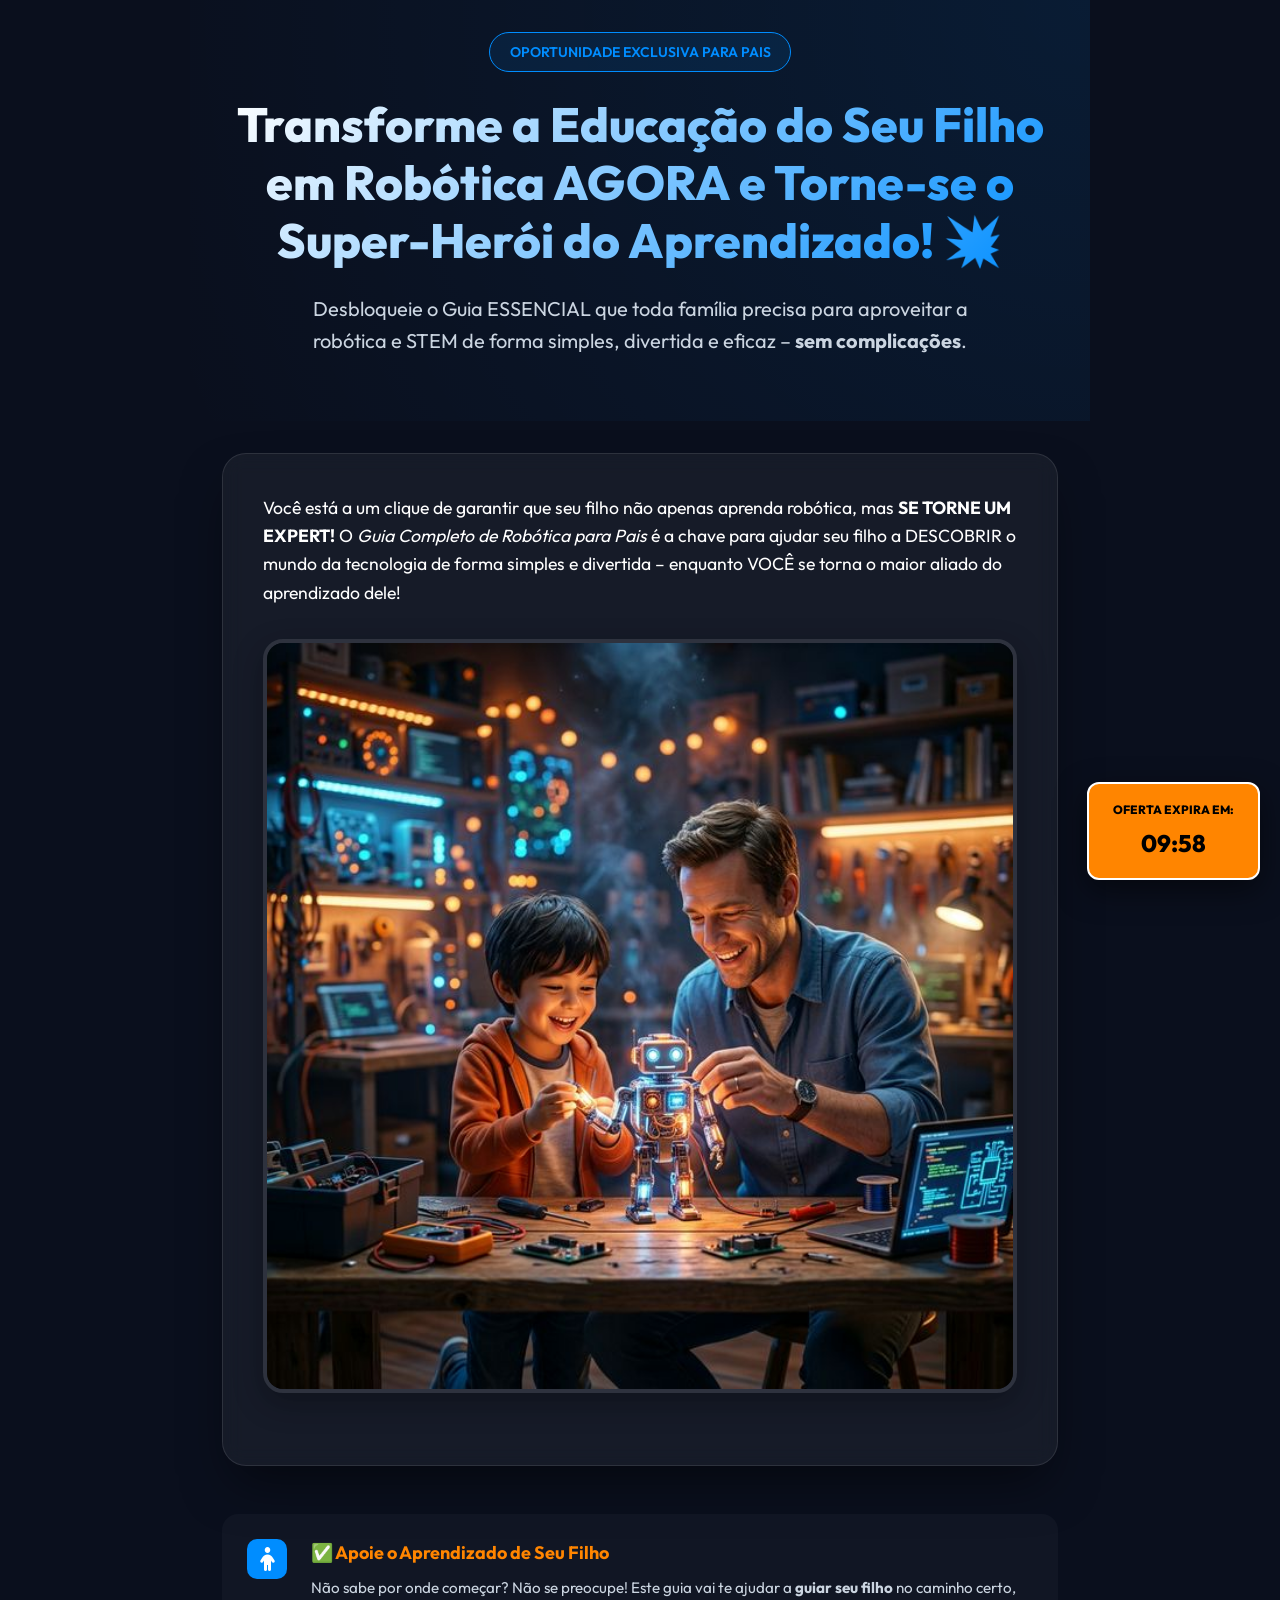
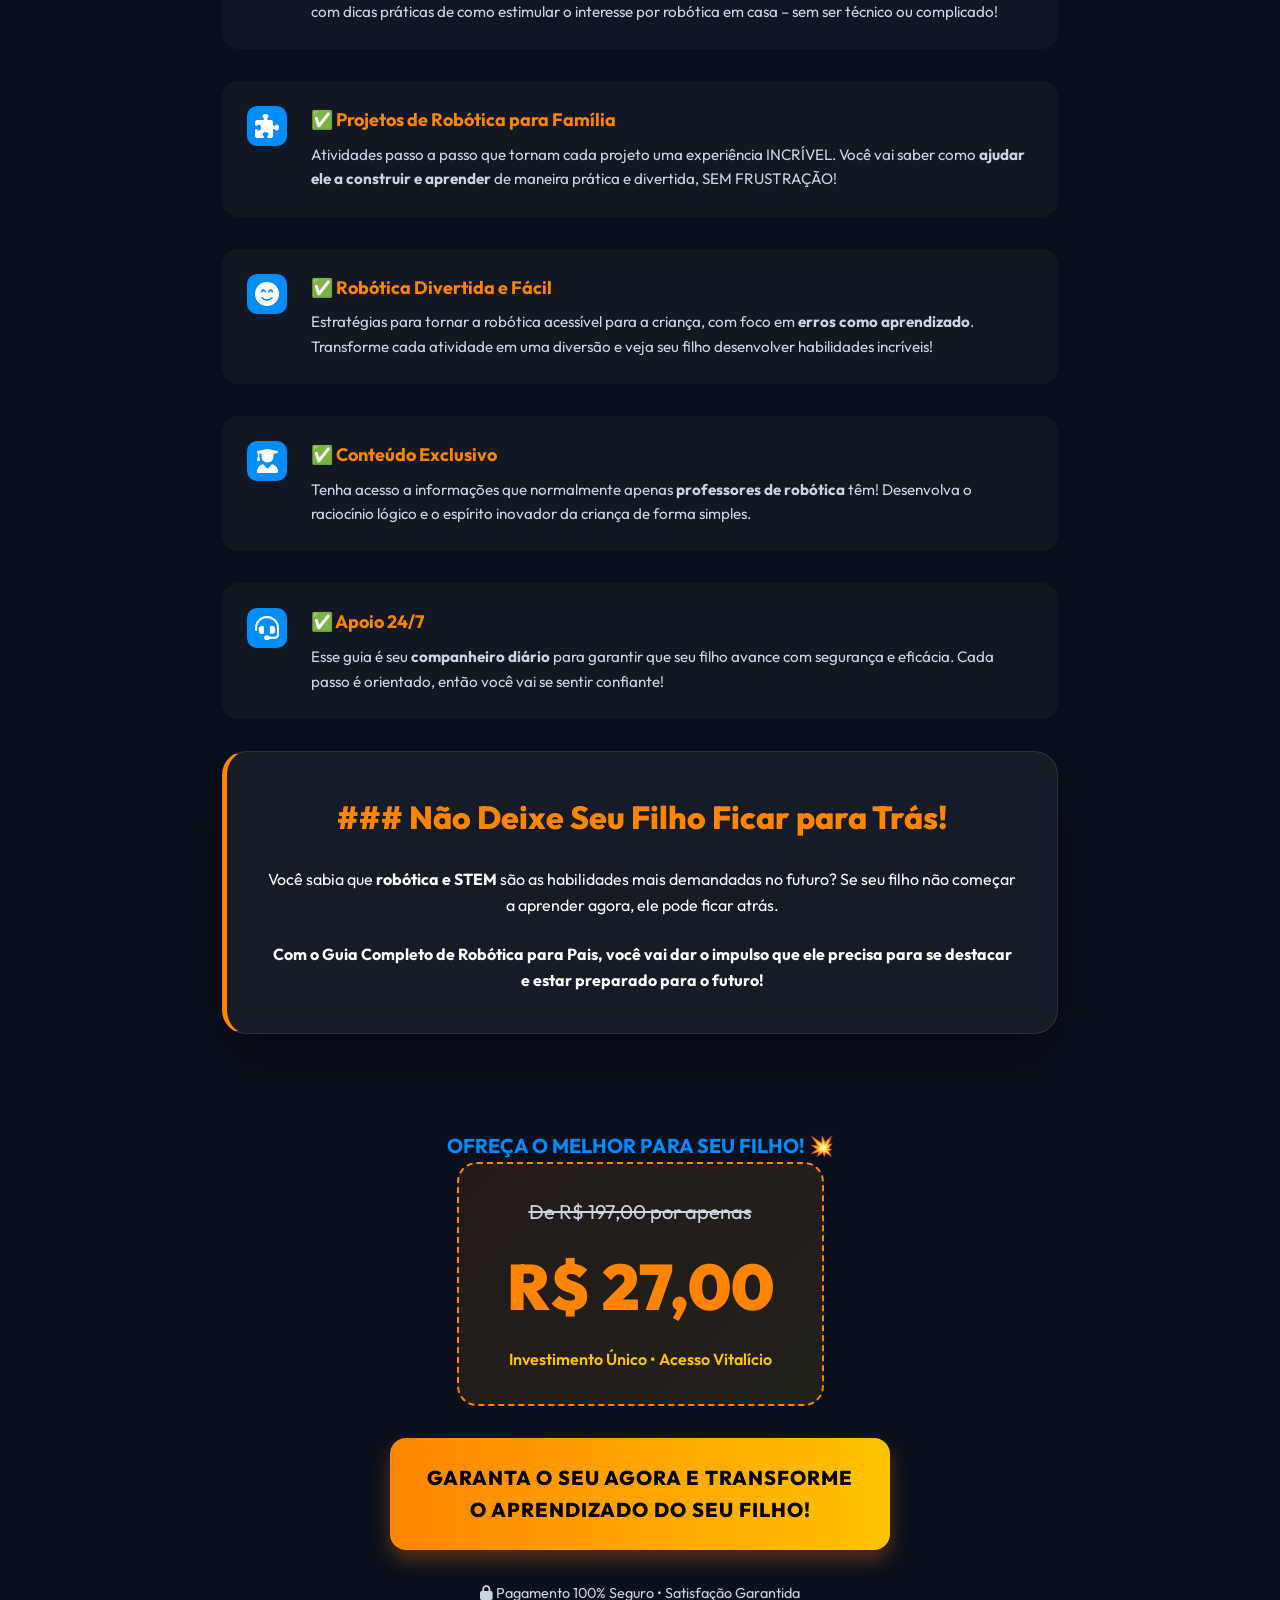
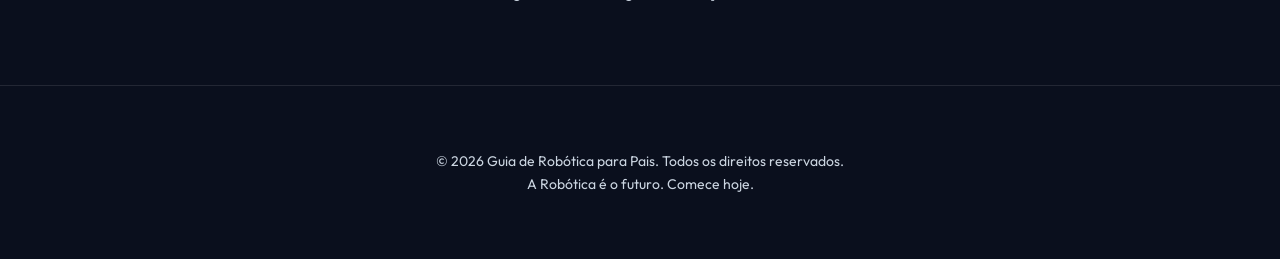
==== index.html @ 037570e1 "feat: initial commit with sales page content and assets" ====
<!DOCTYPE html>
<html lang="pt-BR">
<head>
    <meta charset="UTF-8">
    <meta name="viewport" content="width=device-width, initial-scale=1.0">
    <title>Guia Completo de Robótica para Pais: O Segredo do Sucesso</title>
    <meta name="description" content="Desbloqueie o guia essencial de robótica e STEM para transformar a educação do seu filho de forma simples e divertida.">
    <!-- Google Fonts -->
    <link rel="preconnect" href="https://fonts.googleapis.com">
    <link rel="preconnect" href="https://fonts.gstatic.com" crossorigin>
    <link href="https://fonts.googleapis.com/css2?family=Inter:wght@400;600;700&family=Outfit:wght@500;700;800;900&display=swap" rel="stylesheet">
    <!-- Font Awesome -->
    <link rel="stylesheet" href="https://cdnjs.cloudflare.com/ajax/libs/font-awesome/6.4.0/css/all.min.css">
    <link rel="stylesheet" href="style.css">
</head>
<body>
    <header class="container">
        <span class="badge">Oportunidade Exclusiva Para Pais</span>
        <h1>Transforme a Educação do Seu Filho em Robótica AGORA e Torne-se o Super-Herói do Aprendizado! 💥</h1>
        <p class="subheadline">Desbloqueie o Guia ESSENCIAL que toda família precisa para aproveitar a robótica e STEM de forma simples, divertida e eficaz – <strong>sem complicações</strong>.</p>
    </header>

    <main class="container">
        <!-- Main Intro -->
        <section class="glass-section">
            <p style="font-size: 1.1rem; margin-bottom: 2rem; color: #fff;">
                Você está a um clique de garantir que seu filho não apenas aprenda robótica, mas <strong>SE TORNE UM EXPERT!</strong> O <em>Guia Completo de Robótica para Pais</em> é a chave para ajudar seu filho a DESCOBRIR o mundo da tecnologia de forma simples e divertida – enquanto VOCÊ se torna o maior aliado do aprendizado dele!
            </p>
            
            <div class="hero-image-container">
                <img src="assets/images/hero-robotics.png" alt="Pai e filho montando um robô juntos">
            </div>
        </section>

        <!-- Features List -->
        <section>
            <div class="benefit-card">
                <div class="benefit-icon"><i class="fas fa-child"></i></div>
                <div class="benefit-content">
                    <h3>✅ Apoie o Aprendizado de Seu Filho</h3>
                    <p>Não sabe por onde começar? Não se preocupe! Este guia vai te ajudar a <strong>guiar seu filho</strong> no caminho certo, com dicas práticas de como estimular o interesse por robótica em casa – sem ser técnico ou complicado!</p>
                </div>
            </div>

            <div class="benefit-card">
                <div class="benefit-icon"><i class="fas fa-puzzle-piece"></i></div>
                <div class="benefit-content">
                    <h3>✅ Projetos de Robótica para Família</h3>
                    <p>Atividades passo a passo que tornam cada projeto uma experiência INCRÍVEL. Você vai saber como <strong>ajudar ele a construir e aprender</strong> de maneira prática e divertida, SEM FRUSTRAÇÃO!</p>
                </div>
            </div>

            <div class="benefit-card">
                <div class="benefit-icon"><i class="fas fa-smile-beam"></i></div>
                <div class="benefit-content">
                    <h3>✅ Robótica Divertida e Fácil</h3>
                    <p>Estratégias para tornar a robótica acessível para a criança, com foco em <strong>erros como aprendizado</strong>. Transforme cada atividade em uma diversão e veja seu filho desenvolver habilidades incríveis!</p>
                </div>
            </div>

            <div class="benefit-card">
                <div class="benefit-icon"><i class="fas fa-user-graduate"></i></div>
                <div class="benefit-content">
                    <h3>✅ Conteúdo Exclusivo</h3>
                    <p>Tenha acesso a informações que normalmente apenas <strong>professores de robótica</strong> têm! Desenvolva o raciocínio lógico e o espírito inovador da criança de forma simples.</p>
                </div>
            </div>

            <div class="benefit-card">
                <div class="benefit-icon"><i class="fas fa-headset"></i></div>
                <div class="benefit-content">
                    <h3>✅ Apoio 24/7</h3>
                    <p>Esse guia é seu <strong>companheiro diário</strong> para garantir que seu filho avance com segurança e eficácia. Cada passo é orientado, então você vai se sentir confiante!</p>
                </div>
            </div>
        </section>

        <!-- Urgency Section -->
        <section class="glass-section" style="text-align: center; border-left: 5px solid var(--secondary);">
            <h2 style="color: var(--secondary); font-size: 2rem; font-weight: 800; margin-bottom: 1.5rem;">### Não Deixe Seu Filho Ficar para Trás!</h2>
            <p style="margin-bottom: 1.5rem;">
                Você sabia que <strong>robótica e STEM</strong> são as habilidades mais demandadas no futuro? Se seu filho não começar a aprender agora, ele pode ficar atrás. 
            </p>
            <p style="font-weight: 700; color: #fff;">
                Com o Guia Completo de Robótica para Pais, você vai dar o impulso que ele precisa para se destacar e estar preparado para o futuro!
            </p>
        </section>

        <!-- Final Pricing -->
        <section class="price-tag">
            <p style="font-size: 1.25rem; font-weight: 700; color: var(--primary);">OFREÇA O MELHOR PARA SEU FILHO! 💥</p>
            <div class="price-box">
                <span class="old-price">De R$ 197,00 por apenas</span>
                <span class="new-price">R$ 27,00</span>
                <p class="price-details">Investimento Único • Acesso Vitalício</p>
            </div>
            
            <a href="#" class="cta-button" id="cta-link">
                Garanta o Seu Agora e Transforme o Aprendizado do Seu Filho!
            </a>
            
            <p style="font-size: 0.9rem; color: var(--text-muted); margin-top: 1rem;">
                <i class="fas fa-lock"></i> Pagamento 100% Seguro • Satisfação Garantida
            </p>
        </section>
    </main>

    <footer>
        <p>© 2026 Guia de Robótica para Pais. Todos os direitos reservados.</p>
        <p>A Robótica é o futuro. Comece hoje.</p>
    </footer>

    <script src="script.js"></script>
</body>
</html>
---- style.css ----
:root {
  --primary: #008DFF;
  --secondary: #FF8500;
  --accent: #FFC300;
  --bg-dark: #0A0F1D;
  --bg-card: rgba(255, 255, 255, 0.05);
  --text-main: #FFFFFF;
  --text-muted: #CBD5E1;
  --glass-border: rgba(255, 255, 255, 0.1);
}

* {
  margin: 0;
  padding: 0;
  box-sizing: border-box;
  font-family: 'Outfit', 'Inter', -apple-system, sans-serif;
}

body {
  background-color: var(--bg-dark);
  color: var(--text-main);
  line-height: 1.6;
  overflow-x: hidden;
}

.container {
  max-width: 900px;
  margin: 0 auto;
  padding: 2rem;
}

/* Header Section */
header {
  text-align: center;
  padding: 4rem 1rem;
  background: radial-gradient(circle at top right, rgba(0, 141, 255, 0.1), transparent);
}

.badge {
  display: inline-block;
  background: rgba(0, 141, 255, 0.1);
  color: var(--primary);
  padding: 0.5rem 1.2rem;
  border-radius: 99px;
  font-weight: 600;
  font-size: 0.875rem;
  text-transform: uppercase;
  margin-bottom: 1.5rem;
  border: 1px solid var(--primary);
  animation: fadeInDown 0.8s ease-out;
}

h1 {
  font-size: 3rem;
  font-weight: 800;
  line-height: 1.2;
  margin-bottom: 1.5rem;
  background: linear-gradient(135deg, #FFF 0%, #008DFF 100%);
  -webkit-background-clip: text;
  -webkit-text-fill-color: transparent;
  animation: fadeInUp 0.8s ease-out;
}

.subheadline {
  font-size: 1.25rem;
  color: var(--text-muted);
  max-width: 700px;
  margin: 0 auto 2rem;
  animation: fadeInUp 1s ease-out;
}

/* Glass Section */
.glass-section {
  background: var(--bg-card);
  backdrop-filter: blur(10px);
  border: 1px solid var(--glass-border);
  border-radius: 24px;
  padding: 2.5rem;
  margin-bottom: 3rem;
  box-shadow: 0 25px 50px -12px rgba(0, 0, 0, 0.5);
  transition: transform 0.3s ease;
}

.glass-section:hover {
  transform: translateY(-5px);
}

/* Hero Image */
.hero-image-container {
  border-radius: 20px;
  overflow: hidden;
  margin: 2rem 0;
  border: 4px solid var(--glass-border);
  box-shadow: 0 10px 30px rgba(0, 0, 0, 0.3);
}

.hero-image-container img {
  width: 100%;
  height: auto;
  display: block;
}

/* Features List */
.benefit-card {
  display: flex;
  align-items: flex-start;
  gap: 1.5rem;
  margin-bottom: 2rem;
  padding: 1.5rem;
  background: rgba(255, 255, 255, 0.03);
  border-radius: 16px;
  border: 1px solid transparent;
  transition: all 0.3s ease;
}

.benefit-card:hover {
  background: rgba(255, 255, 255, 0.07);
  border-borderColor: var(--primary);
}

.benefit-icon {
  font-size: 1.5rem;
  background: var(--primary);
  width: 40px;
  height: 40px;
  display: flex;
  align-items: center;
  justify-content: center;
  border-radius: 10px;
  flex-shrink: 0;
}

.benefit-content h3 {
  color: var(--secondary);
  margin-bottom: 0.5rem;
  font-size: 1.125rem;
}

.benefit-content p {
  color: var(--text-muted);
  font-size: 0.95rem;
}

/* Price Section */
.price-tag {
  text-align: center;
  padding: 3rem 0;
}

.price-box {
  display: inline-block;
  padding: 2rem 3rem;
  background: linear-gradient(135deg, rgba(255, 133, 0, 0.1) 0%, rgba(255, 195, 0, 0.1) 100%);
  border: 2px dashed var(--secondary);
  border-radius: 20px;
}

.old-price {
  text-decoration: line-through;
  color: var(--text-muted);
  font-size: 1.25rem;
}

.new-price {
  font-size: 4rem;
  font-weight: 900;
  color: var(--secondary);
  margin: 0.5rem 0;
  display: block;
}

.price-details {
  font-weight: 600;
  color: var(--accent);
}

/* CTA Button */
.cta-button {
  display: block;
  width: 100%;
  max-width: 500px;
  margin: 2rem auto;
  padding: 1.5rem 2rem;
  background: linear-gradient(90deg, var(--secondary), var(--accent));
  color: #000;
  text-decoration: none;
  text-align: center;
  font-weight: 800;
  font-size: 1.25rem;
  border-radius: 16px;
  text-transform: uppercase;
  letter-spacing: 1px;
  box-shadow: 0 10px 20px rgba(255, 133, 0, 0.3);
  transition: all 0.3s cubic-bezier(0.175, 0.885, 0.32, 1.275);
  animation: pulse 2s infinite;
}

.cta-button:hover {
  transform: scale(1.05);
  box-shadow: 0 15px 30px rgba(255, 133, 0, 0.5);
  background: linear-gradient(90deg, var(--accent), var(--secondary));
}

/* Animations */
@keyframes fadeInUp {
  from { opacity: 0; transform: translateY(20px); }
  to { opacity: 1; transform: translateY(0); }
}

@keyframes fadeInDown {
  from { opacity: 0; transform: translateY(-20px); }
  to { opacity: 1; transform: translateY(0); }
}

@keyframes pulse {
  0% { transform: scale(1); }
  50% { transform: scale(1.02); }
  100% { transform: scale(1); }
}

/* Responsiveness */
@media (max-width: 768px) {
  h1 { font-size: 2.25rem; }
  .container { padding: 1rem; }
  .glass-section { padding: 1.5rem; }
  .new-price { font-size: 3rem; }
  .cta-button { font-size: 1rem; padding: 1.2rem; }
}

footer {
  text-align: center;
  padding: 4rem 1rem;
  color: var(--text-muted);
  font-size: 0.875rem;
  border-top: 1px solid var(--glass-border);
}
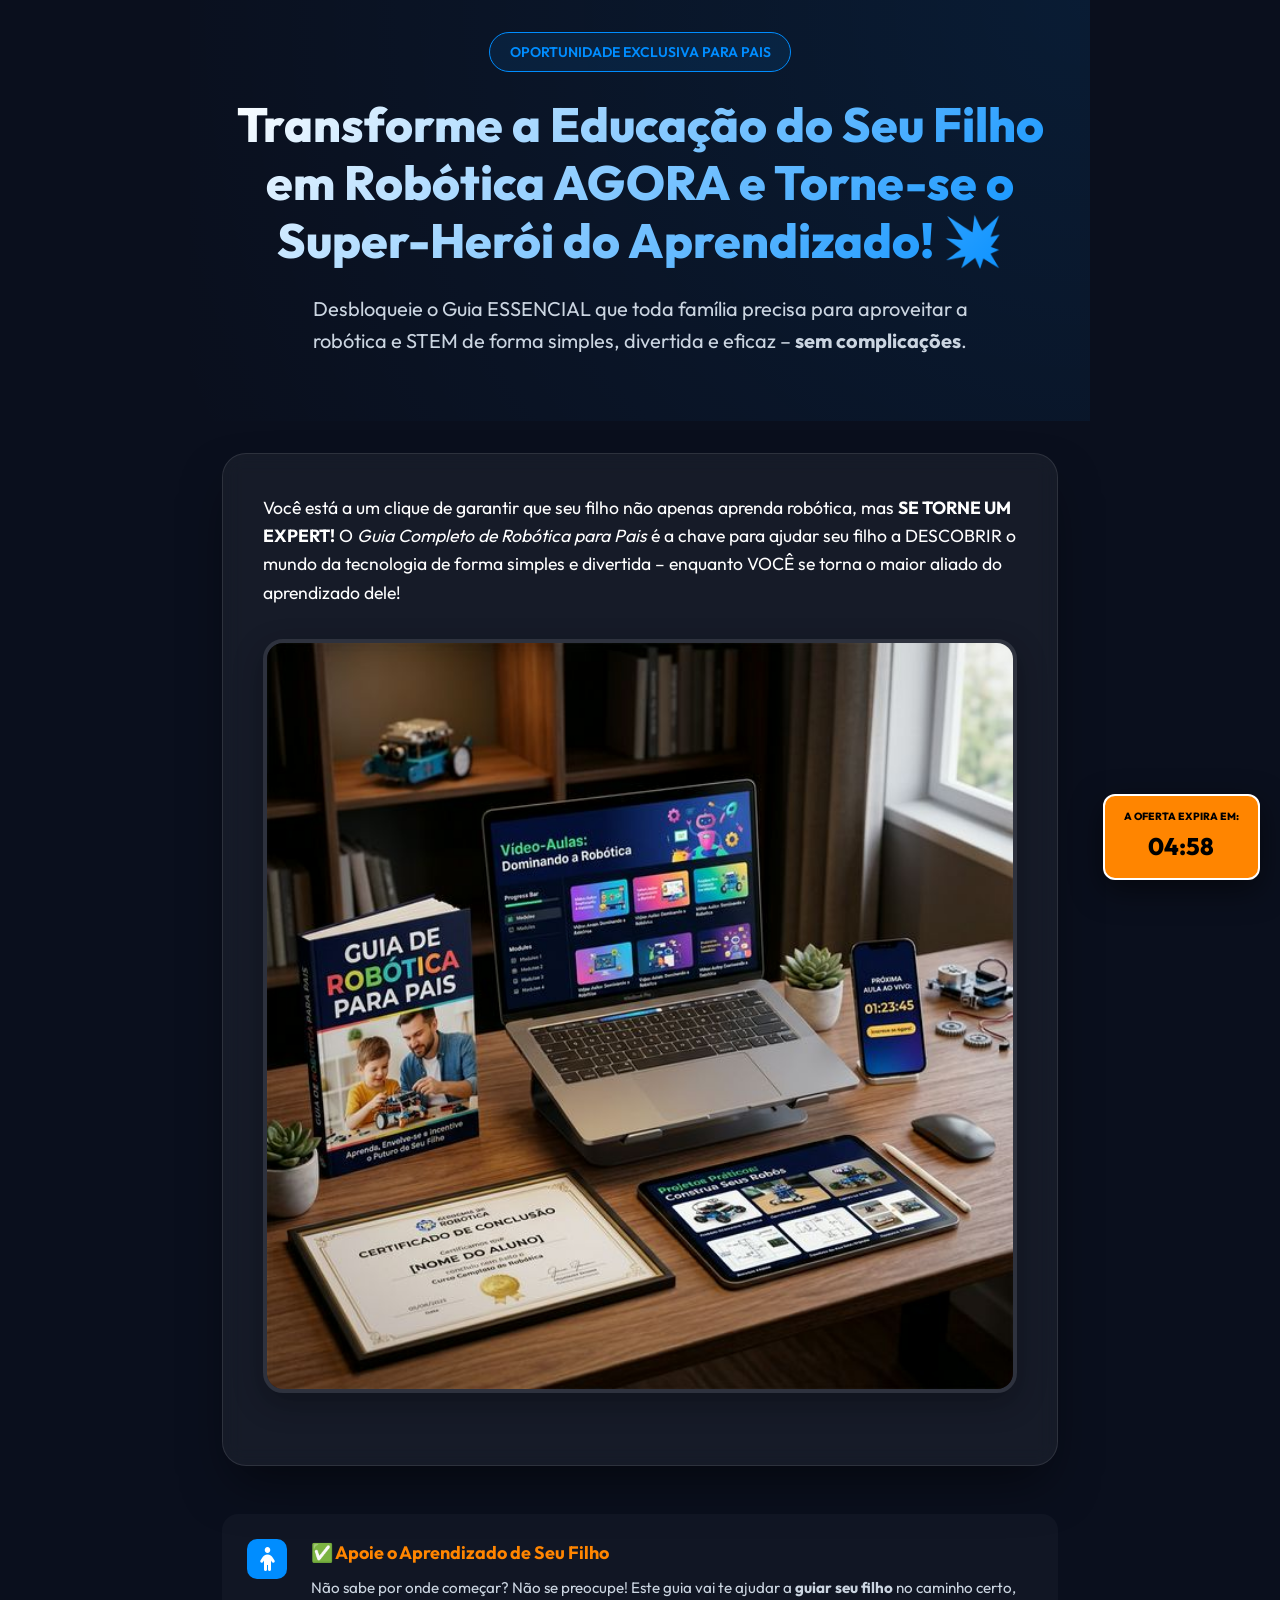
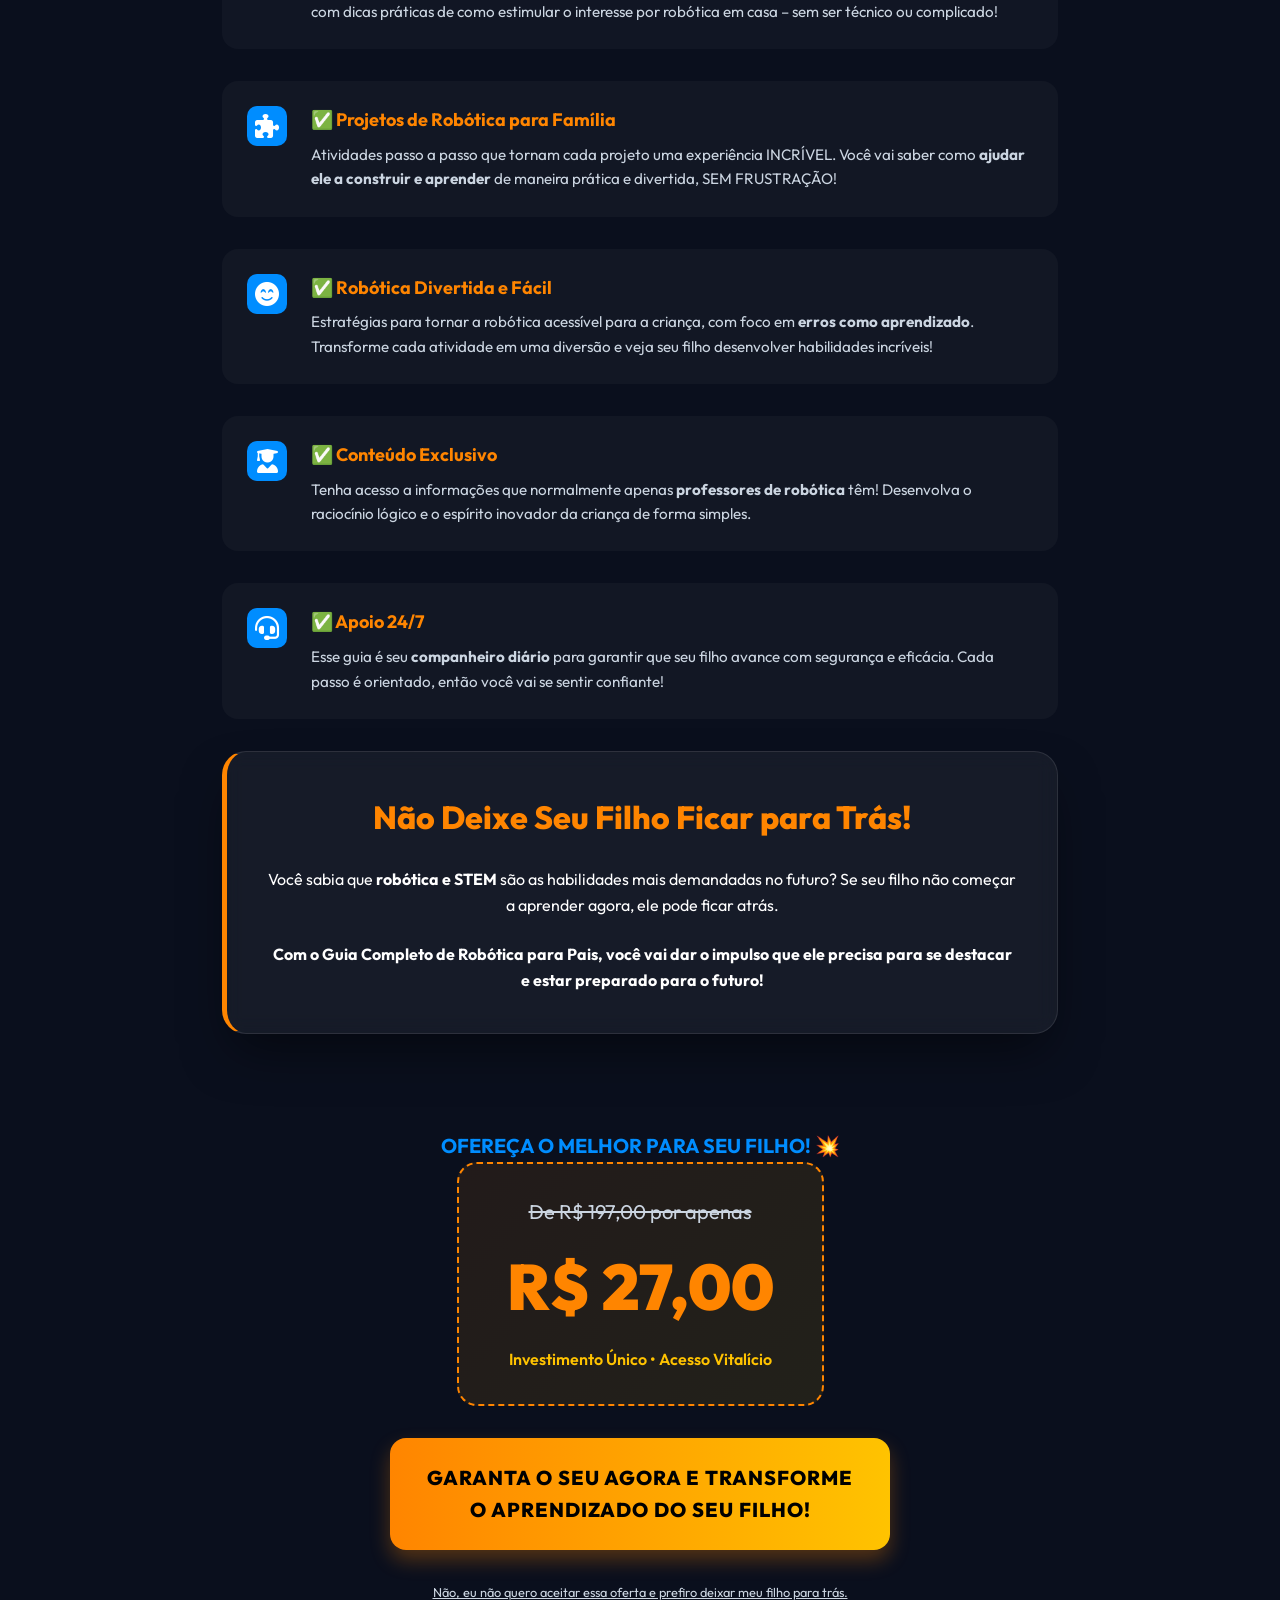
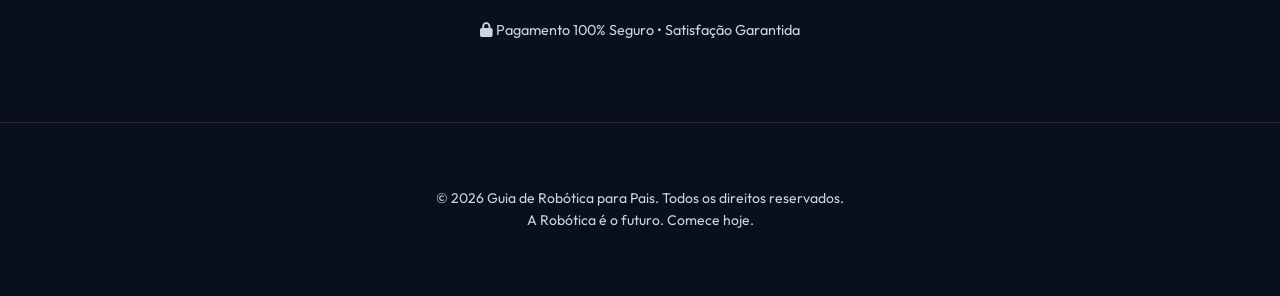
==== commit 492c51b6: "feat: add downsell modal, thank you page, and fix headline/timer" ====
--- a/index.html
+++ b/index.html
@@ -1,34 +1,43 @@
 <!DOCTYPE html>
 <html lang="pt-BR">
+
 <head>
     <meta charset="UTF-8">
     <meta name="viewport" content="width=device-width, initial-scale=1.0">
     <title>Guia Completo de Robótica para Pais: O Segredo do Sucesso</title>
-    <meta name="description" content="Desbloqueie o guia essencial de robótica e STEM para transformar a educação do seu filho de forma simples e divertida.">
+    <meta name="description"
+        content="Desbloqueie o guia essencial de robótica e STEM para transformar a educação do seu filho de forma simples e divertida.">
     <!-- Google Fonts -->
     <link rel="preconnect" href="https://fonts.googleapis.com">
     <link rel="preconnect" href="https://fonts.gstatic.com" crossorigin>
-    <link href="https://fonts.googleapis.com/css2?family=Inter:wght@400;600;700&family=Outfit:wght@500;700;800;900&display=swap" rel="stylesheet">
+    <link
+        href="https://fonts.googleapis.com/css2?family=Inter:wght@400;600;700&family=Outfit:wght@500;700;800;900&display=swap"
+        rel="stylesheet">
     <!-- Font Awesome -->
     <link rel="stylesheet" href="https://cdnjs.cloudflare.com/ajax/libs/font-awesome/6.4.0/css/all.min.css">
     <link rel="stylesheet" href="style.css">
 </head>
+
 <body>
     <header class="container">
         <span class="badge">Oportunidade Exclusiva Para Pais</span>
         <h1>Transforme a Educação do Seu Filho em Robótica AGORA e Torne-se o Super-Herói do Aprendizado! 💥</h1>
-        <p class="subheadline">Desbloqueie o Guia ESSENCIAL que toda família precisa para aproveitar a robótica e STEM de forma simples, divertida e eficaz – <strong>sem complicações</strong>.</p>
+        <p class="subheadline">Desbloqueie o Guia ESSENCIAL que toda família precisa para aproveitar a robótica e STEM
+            de forma simples, divertida e eficaz – <strong>sem complicações</strong>.</p>
     </header>
 
     <main class="container">
         <!-- Main Intro -->
         <section class="glass-section">
             <p style="font-size: 1.1rem; margin-bottom: 2rem; color: #fff;">
-                Você está a um clique de garantir que seu filho não apenas aprenda robótica, mas <strong>SE TORNE UM EXPERT!</strong> O <em>Guia Completo de Robótica para Pais</em> é a chave para ajudar seu filho a DESCOBRIR o mundo da tecnologia de forma simples e divertida – enquanto VOCÊ se torna o maior aliado do aprendizado dele!
+                Você está a um clique de garantir que seu filho não apenas aprenda robótica, mas <strong>SE TORNE UM
+                    EXPERT!</strong> O <em>Guia Completo de Robótica para Pais</em> é a chave para ajudar seu filho a
+                DESCOBRIR o mundo da tecnologia de forma simples e divertida – enquanto VOCÊ se torna o maior aliado do
+                aprendizado dele!
             </p>
-            
+
             <div class="hero-image-container">
-                <img src="assets/images/hero-robotics.png" alt="Pai e filho montando um robô juntos">
+                <img src="assets/images/membership_mockup.png" alt="Mini Engenheiros Membership Area Mockup">
             </div>
         </section>
 
@@ -38,7 +47,9 @@
                 <div class="benefit-icon"><i class="fas fa-child"></i></div>
                 <div class="benefit-content">
                     <h3>✅ Apoie o Aprendizado de Seu Filho</h3>
-                    <p>Não sabe por onde começar? Não se preocupe! Este guia vai te ajudar a <strong>guiar seu filho</strong> no caminho certo, com dicas práticas de como estimular o interesse por robótica em casa – sem ser técnico ou complicado!</p>
+                    <p>Não sabe por onde começar? Não se preocupe! Este guia vai te ajudar a <strong>guiar seu
+                            filho</strong> no caminho certo, com dicas práticas de como estimular o interesse por
+                        robótica em casa – sem ser técnico ou complicado!</p>
                 </div>
             </div>
 
@@ -46,7 +57,9 @@
                 <div class="benefit-icon"><i class="fas fa-puzzle-piece"></i></div>
                 <div class="benefit-content">
                     <h3>✅ Projetos de Robótica para Família</h3>
-                    <p>Atividades passo a passo que tornam cada projeto uma experiência INCRÍVEL. Você vai saber como <strong>ajudar ele a construir e aprender</strong> de maneira prática e divertida, SEM FRUSTRAÇÃO!</p>
+                    <p>Atividades passo a passo que tornam cada projeto uma experiência INCRÍVEL. Você vai saber como
+                        <strong>ajudar ele a construir e aprender</strong> de maneira prática e divertida, SEM
+                        FRUSTRAÇÃO!</p>
                 </div>
             </div>
 
@@ -54,7 +67,9 @@
                 <div class="benefit-icon"><i class="fas fa-smile-beam"></i></div>
                 <div class="benefit-content">
                     <h3>✅ Robótica Divertida e Fácil</h3>
-                    <p>Estratégias para tornar a robótica acessível para a criança, com foco em <strong>erros como aprendizado</strong>. Transforme cada atividade em uma diversão e veja seu filho desenvolver habilidades incríveis!</p>
+                    <p>Estratégias para tornar a robótica acessível para a criança, com foco em <strong>erros como
+                            aprendizado</strong>. Transforme cada atividade em uma diversão e veja seu filho desenvolver
+                        habilidades incríveis!</p>
                 </div>
             </div>
 
@@ -62,7 +77,8 @@
                 <div class="benefit-icon"><i class="fas fa-user-graduate"></i></div>
                 <div class="benefit-content">
                     <h3>✅ Conteúdo Exclusivo</h3>
-                    <p>Tenha acesso a informações que normalmente apenas <strong>professores de robótica</strong> têm! Desenvolva o raciocínio lógico e o espírito inovador da criança de forma simples.</p>
+                    <p>Tenha acesso a informações que normalmente apenas <strong>professores de robótica</strong> têm!
+                        Desenvolva o raciocínio lógico e o espírito inovador da criança de forma simples.</p>
                 </div>
             </div>
 
@@ -70,40 +86,79 @@
                 <div class="benefit-icon"><i class="fas fa-headset"></i></div>
                 <div class="benefit-content">
                     <h3>✅ Apoio 24/7</h3>
-                    <p>Esse guia é seu <strong>companheiro diário</strong> para garantir que seu filho avance com segurança e eficácia. Cada passo é orientado, então você vai se sentir confiante!</p>
+                    <p>Esse guia é seu <strong>companheiro diário</strong> para garantir que seu filho avance com
+                        segurança e eficácia. Cada passo é orientado, então você vai se sentir confiante!</p>
                 </div>
             </div>
         </section>
 
         <!-- Urgency Section -->
         <section class="glass-section" style="text-align: center; border-left: 5px solid var(--secondary);">
-            <h2 style="color: var(--secondary); font-size: 2rem; font-weight: 800; margin-bottom: 1.5rem;">### Não Deixe Seu Filho Ficar para Trás!</h2>
+            <h2 style="color: var(--secondary); font-size: 2rem; font-weight: 800; margin-bottom: 1.5rem;">Não Deixe Seu
+                Filho Ficar para Trás!</h2>
             <p style="margin-bottom: 1.5rem;">
-                Você sabia que <strong>robótica e STEM</strong> são as habilidades mais demandadas no futuro? Se seu filho não começar a aprender agora, ele pode ficar atrás. 
+                Você sabia que <strong>robótica e STEM</strong> são as habilidades mais demandadas no futuro? Se seu
+                filho não começar a aprender agora, ele pode ficar atrás.
             </p>
             <p style="font-weight: 700; color: #fff;">
-                Com o Guia Completo de Robótica para Pais, você vai dar o impulso que ele precisa para se destacar e estar preparado para o futuro!
+                Com o Guia Completo de Robótica para Pais, você vai dar o impulso que ele precisa para se destacar e
+                estar preparado para o futuro!
             </p>
         </section>
 
         <!-- Final Pricing -->
         <section class="price-tag">
-            <p style="font-size: 1.25rem; font-weight: 700; color: var(--primary);">OFREÇA O MELHOR PARA SEU FILHO! 💥</p>
+            <p style="font-size: 1.25rem; font-weight: 700; color: var(--primary);">OFEREÇA O MELHOR PARA SEU FILHO! 💥
+            </p>
             <div class="price-box">
                 <span class="old-price">De R$ 197,00 por apenas</span>
                 <span class="new-price">R$ 27,00</span>
                 <p class="price-details">Investimento Único • Acesso Vitalício</p>
             </div>
-            
-            <a href="#" class="cta-button" id="cta-link">
+
+            <a href="https://pay.lowify.com.br/checkout.php?product_id=xSOi5v" class="cta-button" id="cta-link">
                 Garanta o Seu Agora e Transforme o Aprendizado do Seu Filho!
             </a>
-            
+
+            <div style="margin-top: 1rem; text-align: center;">
+                <p id="no-offer-link"
+                    style="font-size: 0.8rem; color: var(--text-muted); text-decoration: underline; cursor: pointer; transition: color 0.3s;">
+                    Não, eu não quero aceitar essa oferta e prefiro deixar meu filho para trás.
+                </p>
+            </div>
+
             <p style="font-size: 0.9rem; color: var(--text-muted); margin-top: 1rem;">
                 <i class="fas fa-lock"></i> Pagamento 100% Seguro • Satisfação Garantida
             </p>
         </section>
     </main>
+
+    <!-- Modal Downsell -->
+    <div id="modal-downsell" class="modal">
+        <div class="modal-content">
+            <div class="modal-header">
+                <h2>🚨 OFERTA IMPERDÍVEL! Não Deixe Escapar! 🚨</h2>
+            </div>
+            <div class="modal-body">
+                <h3>Você está a um passo de <strong>transformar a vida do seu filho</strong> com a robótica – tudo por
+                    apenas <strong>R$ 19,90</strong>!</h3>
+                <p>Sabemos que você está quase lá... Por isso, estamos oferecendo o <strong>Guia Completo de Robótica
+                        para Pais</strong> por um valor ridículo para <strong>garantir que você não perca</strong> essa
+                    oportunidade única de <strong>ajudar seu filho a se tornar um gênio da robótica</strong>.</p>
+                <div class="urgent-text">
+                    ⚡ **Últimas Unidades** – Aproveite essa oferta **antes que acabe**! ⚡
+                </div>
+                <div class="new-price" style="font-size: 3rem; margin: 1rem 0;">R$ 19,90</div>
+                <a href="https://pay.lowify.com.br/go.php?offer=ib21fqz" class="cta-button"
+                    style="background: #FF9A00; color: #fff;">Sim, Quero Garantir AGORA por R$ 19,90!</a>
+                <p style="margin-top: 1rem; color: var(--text-muted);">Não vai se arrepender! Seu filho vai AMAR o
+                    conteúdo!</p>
+                <p id="no-offer-final"
+                    style="font-size: 0.75rem; text-decoration: underline; cursor: pointer; margin-top: 1rem;">Não quero
+                    aproveitar essa chance única.</p>
+            </div>
+        </div>
+    </div>
 
     <footer>
         <p>© 2026 Guia de Robótica para Pais. Todos os direitos reservados.</p>
@@ -112,4 +167,5 @@
 
     <script src="script.js"></script>
 </body>
-</html>
+
+</html>
--- a/style.css
+++ b/style.css
@@ -1,236 +1,375 @@
 :root {
-  --primary: #008DFF;
-  --secondary: #FF8500;
-  --accent: #FFC300;
-  --bg-dark: #0A0F1D;
-  --bg-card: rgba(255, 255, 255, 0.05);
-  --text-main: #FFFFFF;
-  --text-muted: #CBD5E1;
-  --glass-border: rgba(255, 255, 255, 0.1);
+    --primary: #008DFF;
+    --secondary: #FF8500;
+    --accent: #FFC300;
+    --bg-dark: #0A0F1D;
+    --bg-card: rgba(255, 255, 255, 0.05);
+    --text-main: #FFFFFF;
+    --text-muted: #CBD5E1;
+    --glass-border: rgba(255, 255, 255, 0.1);
 }
 
 * {
-  margin: 0;
-  padding: 0;
-  box-sizing: border-box;
-  font-family: 'Outfit', 'Inter', -apple-system, sans-serif;
+    margin: 0;
+    padding: 0;
+    box-sizing: border-box;
+    font-family: 'Outfit', 'Inter', -apple-system, sans-serif;
 }
 
 body {
-  background-color: var(--bg-dark);
-  color: var(--text-main);
-  line-height: 1.6;
-  overflow-x: hidden;
+    background-color: var(--bg-dark);
+    color: var(--text-main);
+    line-height: 1.6;
+    overflow-x: hidden;
 }
 
 .container {
-  max-width: 900px;
-  margin: 0 auto;
-  padding: 2rem;
+    max-width: 900px;
+    margin: 0 auto;
+    padding: 2rem;
 }
 
 /* Header Section */
 header {
-  text-align: center;
-  padding: 4rem 1rem;
-  background: radial-gradient(circle at top right, rgba(0, 141, 255, 0.1), transparent);
+    text-align: center;
+    padding: 4rem 1rem;
+    background: radial-gradient(circle at top right, rgba(0, 141, 255, 0.1), transparent);
 }
 
 .badge {
-  display: inline-block;
-  background: rgba(0, 141, 255, 0.1);
-  color: var(--primary);
-  padding: 0.5rem 1.2rem;
-  border-radius: 99px;
-  font-weight: 600;
-  font-size: 0.875rem;
-  text-transform: uppercase;
-  margin-bottom: 1.5rem;
-  border: 1px solid var(--primary);
-  animation: fadeInDown 0.8s ease-out;
+    display: inline-block;
+    background: rgba(0, 141, 255, 0.1);
+    color: var(--primary);
+    padding: 0.5rem 1.2rem;
+    border-radius: 99px;
+    font-weight: 600;
+    font-size: 0.875rem;
+    text-transform: uppercase;
+    margin-bottom: 1.5rem;
+    border: 1px solid var(--primary);
+    animation: fadeInDown 0.8s ease-out;
 }
 
 h1 {
-  font-size: 3rem;
-  font-weight: 800;
-  line-height: 1.2;
-  margin-bottom: 1.5rem;
-  background: linear-gradient(135deg, #FFF 0%, #008DFF 100%);
-  -webkit-background-clip: text;
-  -webkit-text-fill-color: transparent;
-  animation: fadeInUp 0.8s ease-out;
+    font-size: 3rem;
+    font-weight: 800;
+    line-height: 1.2;
+    margin-bottom: 1.5rem;
+    background: linear-gradient(135deg, #FFF 0%, #008DFF 100%);
+    -webkit-background-clip: text;
+    background-clip: text;
+    -webkit-text-fill-color: transparent;
+    animation: fadeInUp 0.8s ease-out;
 }
 
 .subheadline {
-  font-size: 1.25rem;
-  color: var(--text-muted);
-  max-width: 700px;
-  margin: 0 auto 2rem;
-  animation: fadeInUp 1s ease-out;
+    font-size: 1.25rem;
+    color: var(--text-muted);
+    max-width: 700px;
+    margin: 0 auto 2rem;
+    animation: fadeInUp 1s ease-out;
 }
 
 /* Glass Section */
 .glass-section {
-  background: var(--bg-card);
-  backdrop-filter: blur(10px);
-  border: 1px solid var(--glass-border);
-  border-radius: 24px;
-  padding: 2.5rem;
-  margin-bottom: 3rem;
-  box-shadow: 0 25px 50px -12px rgba(0, 0, 0, 0.5);
-  transition: transform 0.3s ease;
+    background: var(--bg-card);
+    backdrop-filter: blur(10px);
+    border: 1px solid var(--glass-border);
+    border-radius: 24px;
+    padding: 2.5rem;
+    margin-bottom: 3rem;
+    box-shadow: 0 25px 50px -12px rgba(0, 0, 0, 0.5);
+    transition: transform 0.3s ease;
 }
 
 .glass-section:hover {
-  transform: translateY(-5px);
+    transform: translateY(-5px);
 }
 
 /* Hero Image */
 .hero-image-container {
-  border-radius: 20px;
-  overflow: hidden;
-  margin: 2rem 0;
-  border: 4px solid var(--glass-border);
-  box-shadow: 0 10px 30px rgba(0, 0, 0, 0.3);
+    border-radius: 20px;
+    overflow: hidden;
+    margin: 2rem 0;
+    border: 4px solid var(--glass-border);
+    box-shadow: 0 10px 30px rgba(0, 0, 0, 0.3);
 }
 
 .hero-image-container img {
-  width: 100%;
-  height: auto;
-  display: block;
+    width: 100%;
+    height: auto;
+    display: block;
 }
 
 /* Features List */
 .benefit-card {
-  display: flex;
-  align-items: flex-start;
-  gap: 1.5rem;
-  margin-bottom: 2rem;
-  padding: 1.5rem;
-  background: rgba(255, 255, 255, 0.03);
-  border-radius: 16px;
-  border: 1px solid transparent;
-  transition: all 0.3s ease;
+    display: flex;
+    align-items: flex-start;
+    gap: 1.5rem;
+    margin-bottom: 2rem;
+    padding: 1.5rem;
+    background: rgba(255, 255, 255, 0.03);
+    border-radius: 16px;
+    border: 1px solid transparent;
+    transition: all 0.3s ease;
 }
 
 .benefit-card:hover {
-  background: rgba(255, 255, 255, 0.07);
-  border-borderColor: var(--primary);
+    background: rgba(255, 255, 255, 0.07);
+    border-color: var(--primary);
+}
+
+/* Modal Styles */
+.modal {
+    display: none;
+    position: fixed;
+    z-index: 1001;
+    left: 0;
+    top: 0;
+    width: 100%;
+    height: 100%;
+    background-color: rgba(0, 0, 0, 0.8);
+    backdrop-filter: blur(5px);
+    overflow: auto;
+}
+
+.modal-content {
+    background-color: #FF1A1A;
+    color: #FFFFFF;
+    margin: 10% auto;
+    padding: 0;
+    border-radius: 10px;
+    width: 90%;
+    max-width: 600px;
+    text-align: center;
+    font-family: Arial, sans-serif;
+    position: relative;
+    box-shadow: 0 20px 40px rgba(255, 26, 26, 0.4);
+    animation: bounceIn 0.6s cubic-bezier(0.175, 0.885, 0.32, 1.275);
+}
+
+.modal-header {
+    padding: 2rem;
+    border-bottom: 2px solid rgba(255, 255, 255, 0.1);
+}
+
+.modal-body {
+    padding: 2rem;
+}
+
+.modal-body h3 {
+    font-size: 1.5rem;
+    margin-bottom: 1.5rem;
+}
+
+.modal-body p {
+    margin-bottom: 1rem;
+    font-size: 1rem;
+}
+
+.urgent-text {
+    background: rgba(0, 0, 0, 0.2);
+    padding: 1rem;
+    border-radius: 8px;
+    margin: 1.5rem 0;
+    font-weight: 700;
+}
+
+@keyframes bounceIn {
+    0% {
+        transform: scale(0.3);
+        opacity: 0;
+    }
+
+    50% {
+        transform: scale(1.05);
+    }
+
+    70% {
+        transform: scale(0.9);
+    }
+
+    100% {
+        transform: scale(1);
+        opacity: 1;
+    }
+}
+
+@keyframes fadeOut {
+    from {
+        opacity: 1;
+    }
+
+    to {
+        opacity: 0;
+    }
+}
+
+.modal.closing {
+    animation: fadeOut 0.4s forwards;
+}
+
+/* Mobile Modal Optimization */
+@media (max-width: 768px) {
+    .modal-content {
+        width: 100%;
+        margin: 0;
+        min-height: 100vh;
+        border-radius: 0;
+        padding-top: 2rem;
+    }
 }
 
 .benefit-icon {
-  font-size: 1.5rem;
-  background: var(--primary);
-  width: 40px;
-  height: 40px;
-  display: flex;
-  align-items: center;
-  justify-content: center;
-  border-radius: 10px;
-  flex-shrink: 0;
+    font-size: 1.5rem;
+    background: var(--primary);
+    width: 40px;
+    height: 40px;
+    display: flex;
+    align-items: center;
+    justify-content: center;
+    border-radius: 10px;
+    flex-shrink: 0;
 }
 
 .benefit-content h3 {
-  color: var(--secondary);
-  margin-bottom: 0.5rem;
-  font-size: 1.125rem;
+    color: var(--secondary);
+    margin-bottom: 0.5rem;
+    font-size: 1.125rem;
 }
 
 .benefit-content p {
-  color: var(--text-muted);
-  font-size: 0.95rem;
+    color: var(--text-muted);
+    font-size: 0.95rem;
 }
 
 /* Price Section */
 .price-tag {
-  text-align: center;
-  padding: 3rem 0;
+    text-align: center;
+    padding: 3rem 0;
 }
 
 .price-box {
-  display: inline-block;
-  padding: 2rem 3rem;
-  background: linear-gradient(135deg, rgba(255, 133, 0, 0.1) 0%, rgba(255, 195, 0, 0.1) 100%);
-  border: 2px dashed var(--secondary);
-  border-radius: 20px;
+    display: inline-block;
+    padding: 2rem 3rem;
+    background: linear-gradient(135deg, rgba(255, 133, 0, 0.1) 0%, rgba(255, 195, 0, 0.1) 100%);
+    border: 2px dashed var(--secondary);
+    border-radius: 20px;
 }
 
 .old-price {
-  text-decoration: line-through;
-  color: var(--text-muted);
-  font-size: 1.25rem;
+    text-decoration: line-through;
+    color: var(--text-muted);
+    font-size: 1.25rem;
 }
 
 .new-price {
-  font-size: 4rem;
-  font-weight: 900;
-  color: var(--secondary);
-  margin: 0.5rem 0;
-  display: block;
+    font-size: 4rem;
+    font-weight: 900;
+    color: var(--secondary);
+    margin: 0.5rem 0;
+    display: block;
 }
 
 .price-details {
-  font-weight: 600;
-  color: var(--accent);
+    font-weight: 600;
+    color: var(--accent);
 }
 
 /* CTA Button */
 .cta-button {
-  display: block;
-  width: 100%;
-  max-width: 500px;
-  margin: 2rem auto;
-  padding: 1.5rem 2rem;
-  background: linear-gradient(90deg, var(--secondary), var(--accent));
-  color: #000;
-  text-decoration: none;
-  text-align: center;
-  font-weight: 800;
-  font-size: 1.25rem;
-  border-radius: 16px;
-  text-transform: uppercase;
-  letter-spacing: 1px;
-  box-shadow: 0 10px 20px rgba(255, 133, 0, 0.3);
-  transition: all 0.3s cubic-bezier(0.175, 0.885, 0.32, 1.275);
-  animation: pulse 2s infinite;
+    display: block;
+    width: 100%;
+    max-width: 500px;
+    margin: 2rem auto;
+    padding: 1.5rem 2rem;
+    background: linear-gradient(90deg, var(--secondary), var(--accent));
+    color: #000;
+    text-decoration: none;
+    text-align: center;
+    font-weight: 800;
+    font-size: 1.25rem;
+    border-radius: 16px;
+    text-transform: uppercase;
+    letter-spacing: 1px;
+    box-shadow: 0 10px 20px rgba(255, 133, 0, 0.3);
+    transition: all 0.3s cubic-bezier(0.175, 0.885, 0.32, 1.275);
+    animation: pulse 2s infinite;
 }
 
 .cta-button:hover {
-  transform: scale(1.05);
-  box-shadow: 0 15px 30px rgba(255, 133, 0, 0.5);
-  background: linear-gradient(90deg, var(--accent), var(--secondary));
+    transform: scale(1.05);
+    box-shadow: 0 15px 30px rgba(255, 133, 0, 0.5);
+    background: linear-gradient(90deg, var(--accent), var(--secondary));
 }
 
 /* Animations */
 @keyframes fadeInUp {
-  from { opacity: 0; transform: translateY(20px); }
-  to { opacity: 1; transform: translateY(0); }
+    from {
+        opacity: 0;
+        transform: translateY(20px);
+    }
+
+    to {
+        opacity: 1;
+        transform: translateY(0);
+    }
 }
 
 @keyframes fadeInDown {
-  from { opacity: 0; transform: translateY(-20px); }
-  to { opacity: 1; transform: translateY(0); }
+    from {
+        opacity: 0;
+        transform: translateY(-20px);
+    }
+
+    to {
+        opacity: 1;
+        transform: translateY(0);
+    }
 }
 
 @keyframes pulse {
-  0% { transform: scale(1); }
-  50% { transform: scale(1.02); }
-  100% { transform: scale(1); }
+    0% {
+        transform: scale(1);
+    }
+
+    50% {
+        transform: scale(1.02);
+    }
+
+    100% {
+        transform: scale(1);
+    }
 }
 
 /* Responsiveness */
 @media (max-width: 768px) {
-  h1 { font-size: 2.25rem; }
-  .container { padding: 1rem; }
-  .glass-section { padding: 1.5rem; }
-  .new-price { font-size: 3rem; }
-  .cta-button { font-size: 1rem; padding: 1.2rem; }
+    h1 {
+        font-size: 2.25rem;
+    }
+
+    .container {
+        padding: 1rem;
+    }
+
+    .glass-section {
+        padding: 1.5rem;
+    }
+
+    .new-price {
+        font-size: 3rem;
+    }
+
+    .cta-button {
+        font-size: 1rem;
+        padding: 1.2rem;
+    }
 }
 
 footer {
-  text-align: center;
-  padding: 4rem 1rem;
-  color: var(--text-muted);
-  font-size: 0.875rem;
-  border-top: 1px solid var(--glass-border);
-}
+    text-align: center;
+    padding: 4rem 1rem;
+    color: var(--text-muted);
+    font-size: 0.875rem;
+    border-top: 1px solid var(--glass-border);
+}
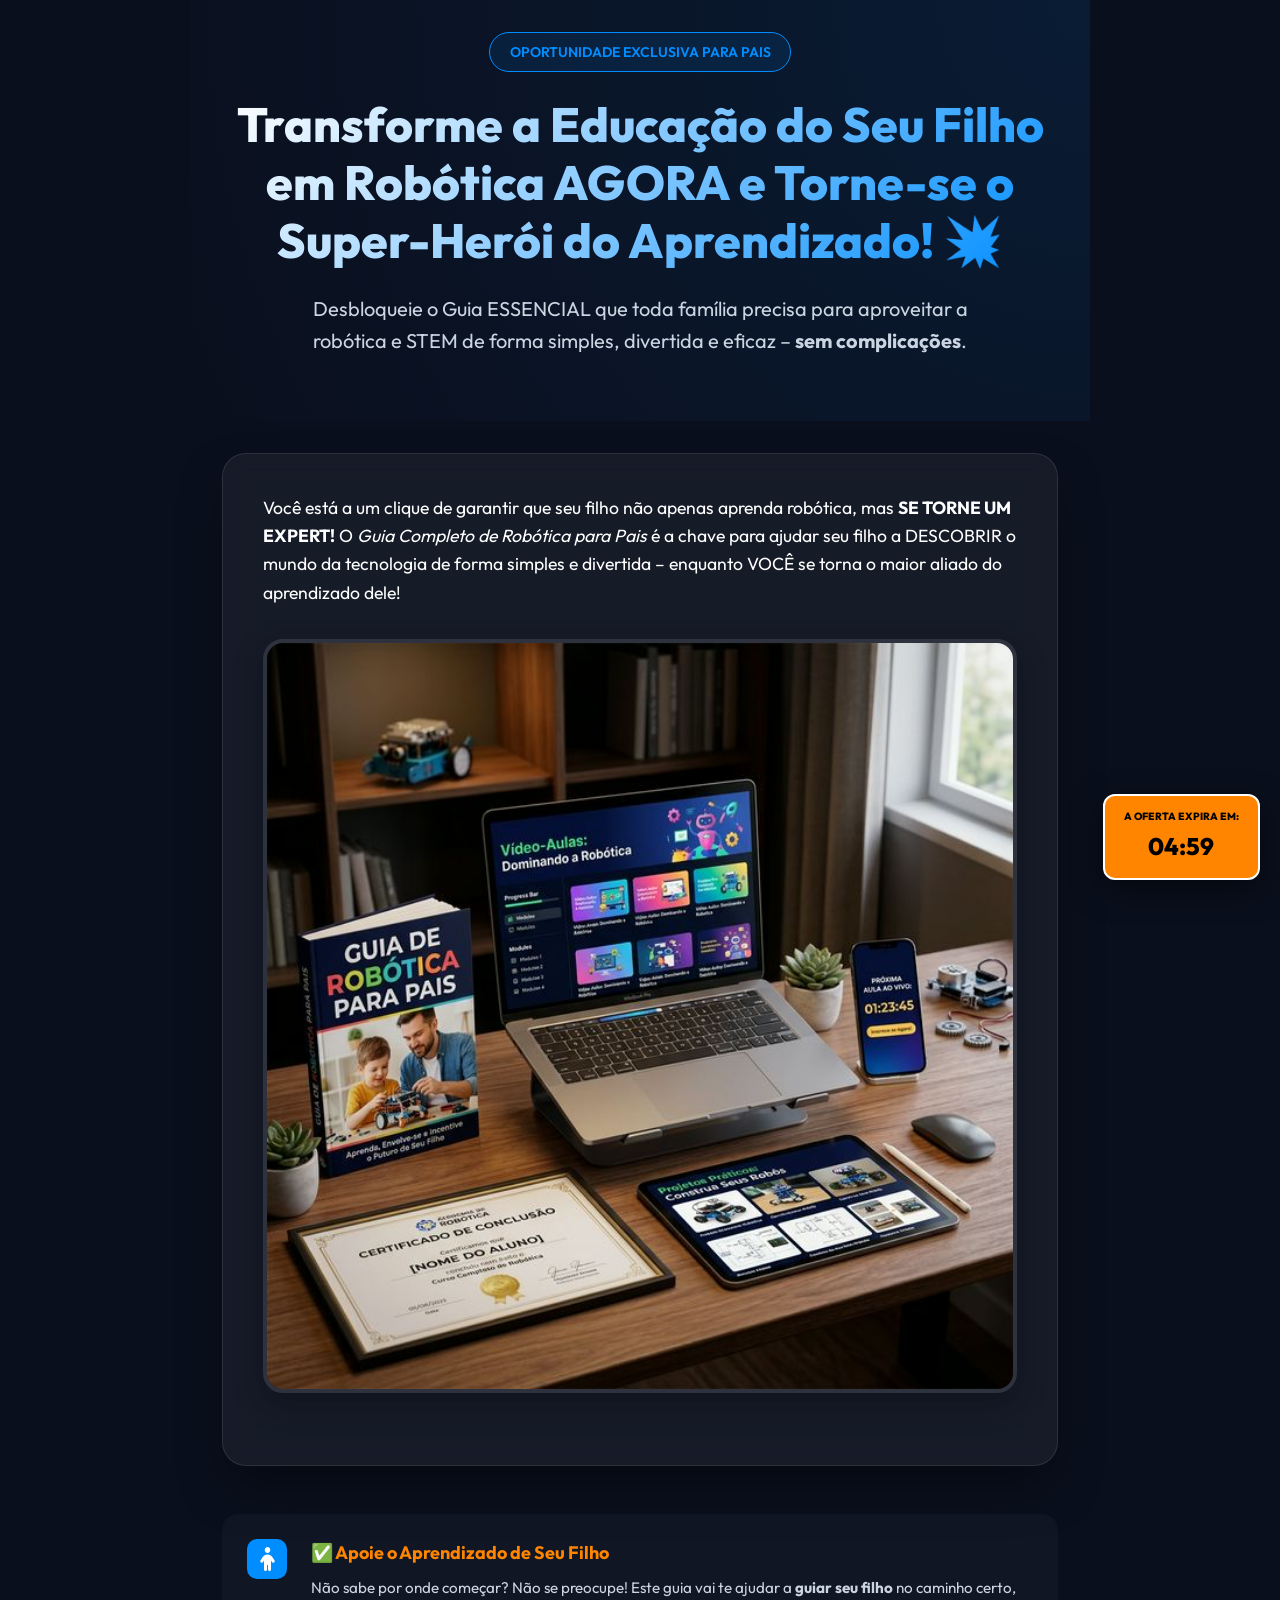
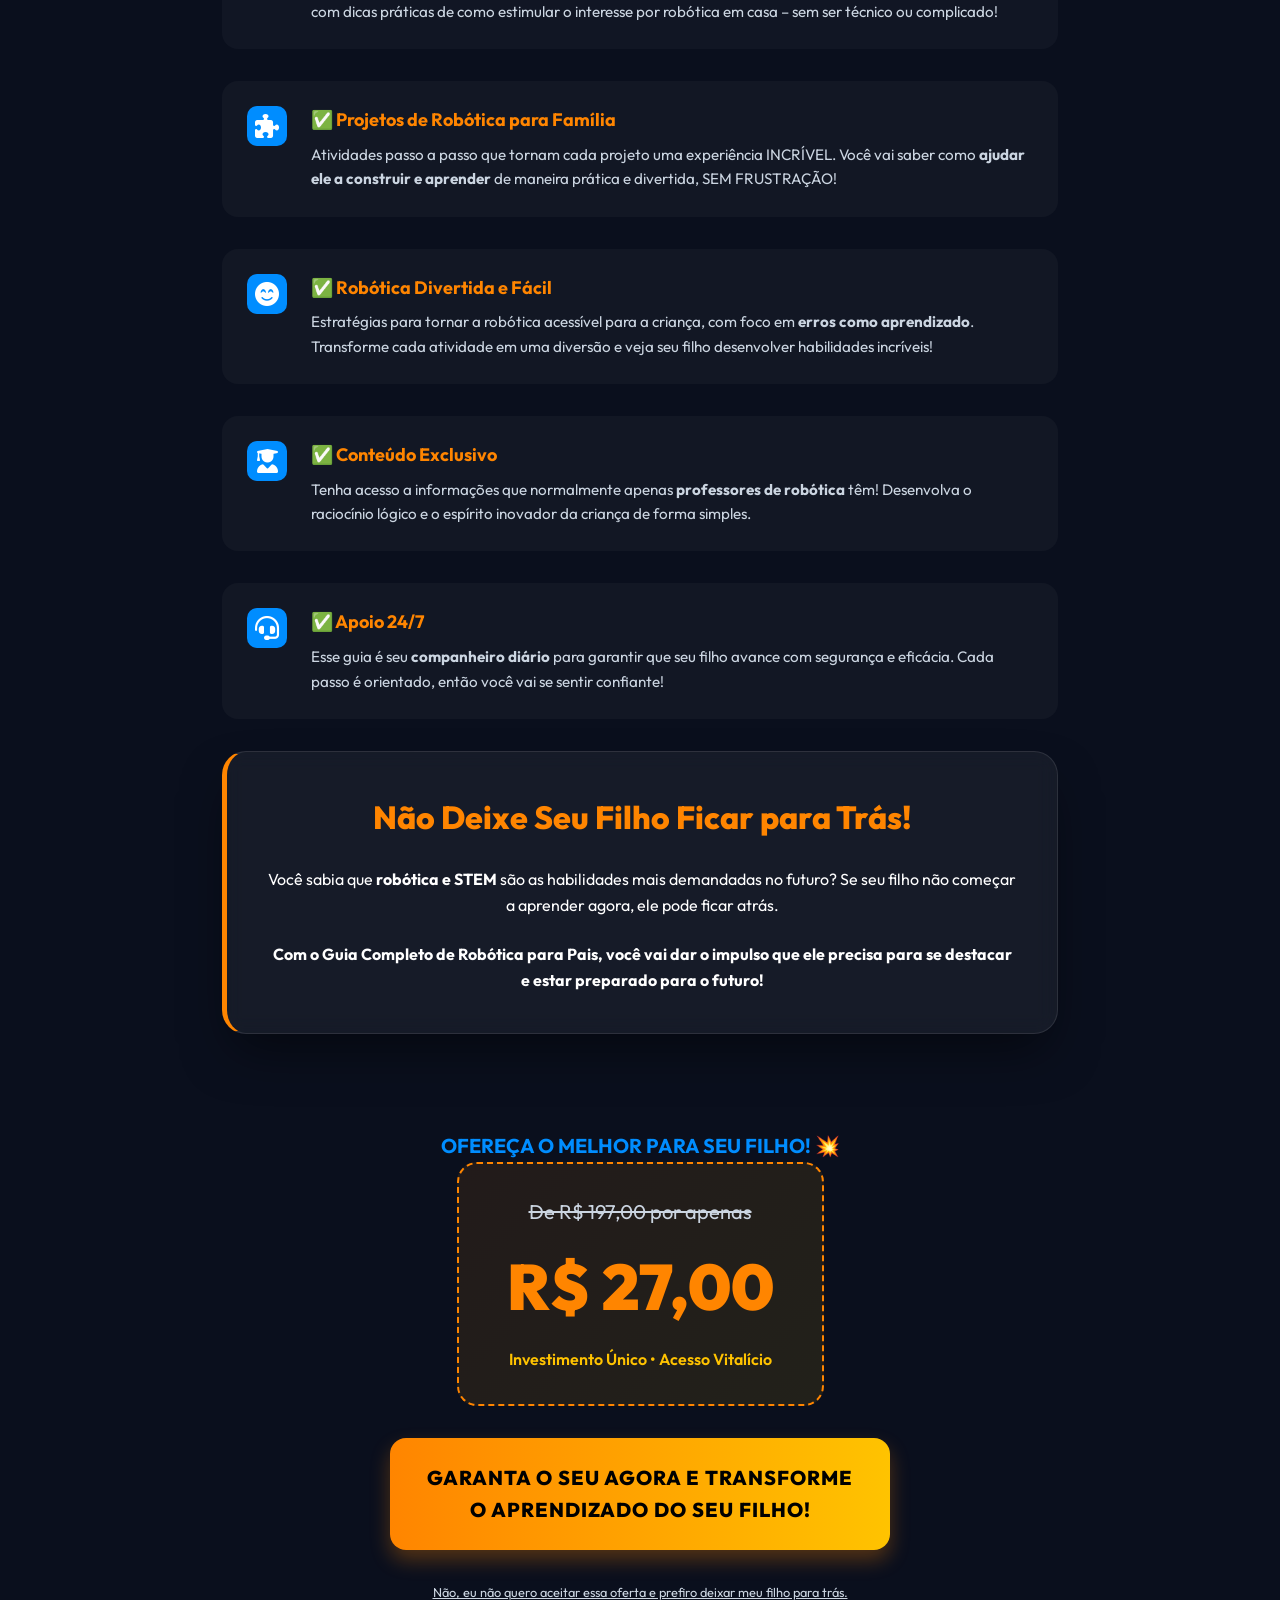
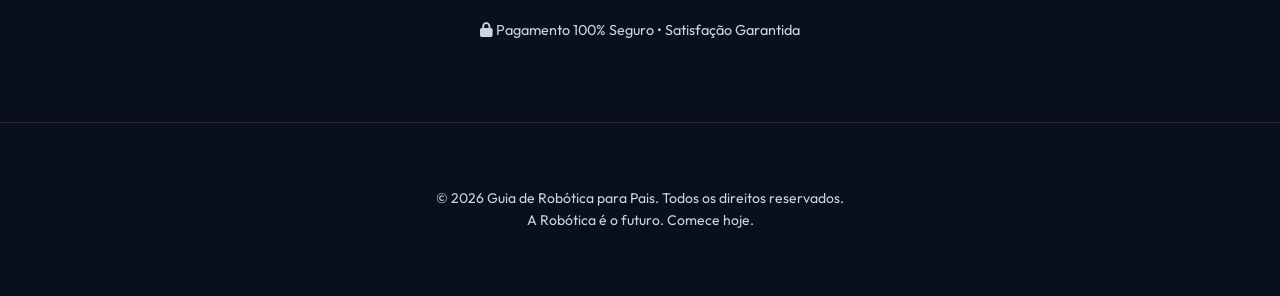
==== commit c6f27fef: "style: refine downsell modal with glassmorphism and theme-aligned colors" ====
--- a/index.html
+++ b/index.html
@@ -59,7 +59,8 @@
                     <h3>✅ Projetos de Robótica para Família</h3>
                     <p>Atividades passo a passo que tornam cada projeto uma experiência INCRÍVEL. Você vai saber como
                         <strong>ajudar ele a construir e aprender</strong> de maneira prática e divertida, SEM
-                        FRUSTRAÇÃO!</p>
+                        FRUSTRAÇÃO!
+                    </p>
                 </div>
             </div>
 
@@ -149,8 +150,8 @@
                     ⚡ **Últimas Unidades** – Aproveite essa oferta **antes que acabe**! ⚡
                 </div>
                 <div class="new-price" style="font-size: 3rem; margin: 1rem 0;">R$ 19,90</div>
-                <a href="https://pay.lowify.com.br/go.php?offer=ib21fqz" class="cta-button"
-                    style="background: #FF9A00; color: #fff;">Sim, Quero Garantir AGORA por R$ 19,90!</a>
+                <a href="https://pay.lowify.com.br/go.php?offer=ib21fqz" class="cta-button" style="color: #000;">Sim,
+                    Quero Garantir AGORA por R$ 19,90!</a>
                 <p style="margin-top: 1rem; color: var(--text-muted);">Não vai se arrepender! Seu filho vai AMAR o
                     conteúdo!</p>
                 <p id="no-offer-final"
--- a/style.css
+++ b/style.css
@@ -134,45 +134,51 @@
 }
 
 .modal-content {
-    background-color: #FF1A1A;
+    background: rgba(10, 15, 29, 0.95);
+    backdrop-filter: blur(20px);
     color: #FFFFFF;
     margin: 10% auto;
-    padding: 0;
+    padding: 1.5rem;
     border-radius: 10px;
-    width: 90%;
-    max-width: 600px;
-    text-align: center;
-    font-family: Arial, sans-serif;
+    width: 80%;
+    max-width: 500px;
+    text-align: center;
+    font-family: 'Outfit', Arial, sans-serif;
     position: relative;
-    box-shadow: 0 20px 40px rgba(255, 26, 26, 0.4);
+    border: 2px solid var(--primary);
+    box-shadow: 0 0 40px rgba(0, 141, 255, 0.3);
     animation: bounceIn 0.6s cubic-bezier(0.175, 0.885, 0.32, 1.275);
 }
 
 .modal-header {
-    padding: 2rem;
-    border-bottom: 2px solid rgba(255, 255, 255, 0.1);
+    padding: 1rem;
+    border-bottom:
+        1px solid rgba(255, 255, 255, 0.1);
 }
 
 .modal-body {
-    padding: 2rem;
+    padding: 1rem;
 }
 
 .modal-body h3 {
-    font-size: 1.5rem;
-    margin-bottom: 1.5rem;
+    font-size: 1.3rem;
+    margin-bottom: 1.2rem;
+    color: var(--secondary);
 }
 
 .modal-body p {
-    margin-bottom: 1rem;
-    font-size: 1rem;
+    margin-bottom: 0.8rem;
+    font-size: 0.95rem;
+    color: var(--text-muted);
 }
 
 .urgent-text {
-    background: rgba(0, 0, 0, 0.2);
-    padding: 1rem;
+    background: rgba(255, 255, 255, 0.05);
+    padding: 0.8rem;
     border-radius: 8px;
-    margin: 1.5rem 0;
+    margin: 1rem 0;
     font-weight: 700;
+    color: var(--accent);
 }
 
 @keyframes bounceIn {
@@ -212,11 +218,11 @@
 /* Mobile Modal Optimization */
 @media (max-width: 768px) {
     .modal-content {
-        width: 100%;
-        margin: 0;
-        min-height: 100vh;
-        border-radius: 0;
-        padding-top: 2rem;
+        width: 90%;
+        margin: 15% auto;
+        min-height: auto;
+        border-radius: 12px;
+        padding: 1rem;
     }
 }
 
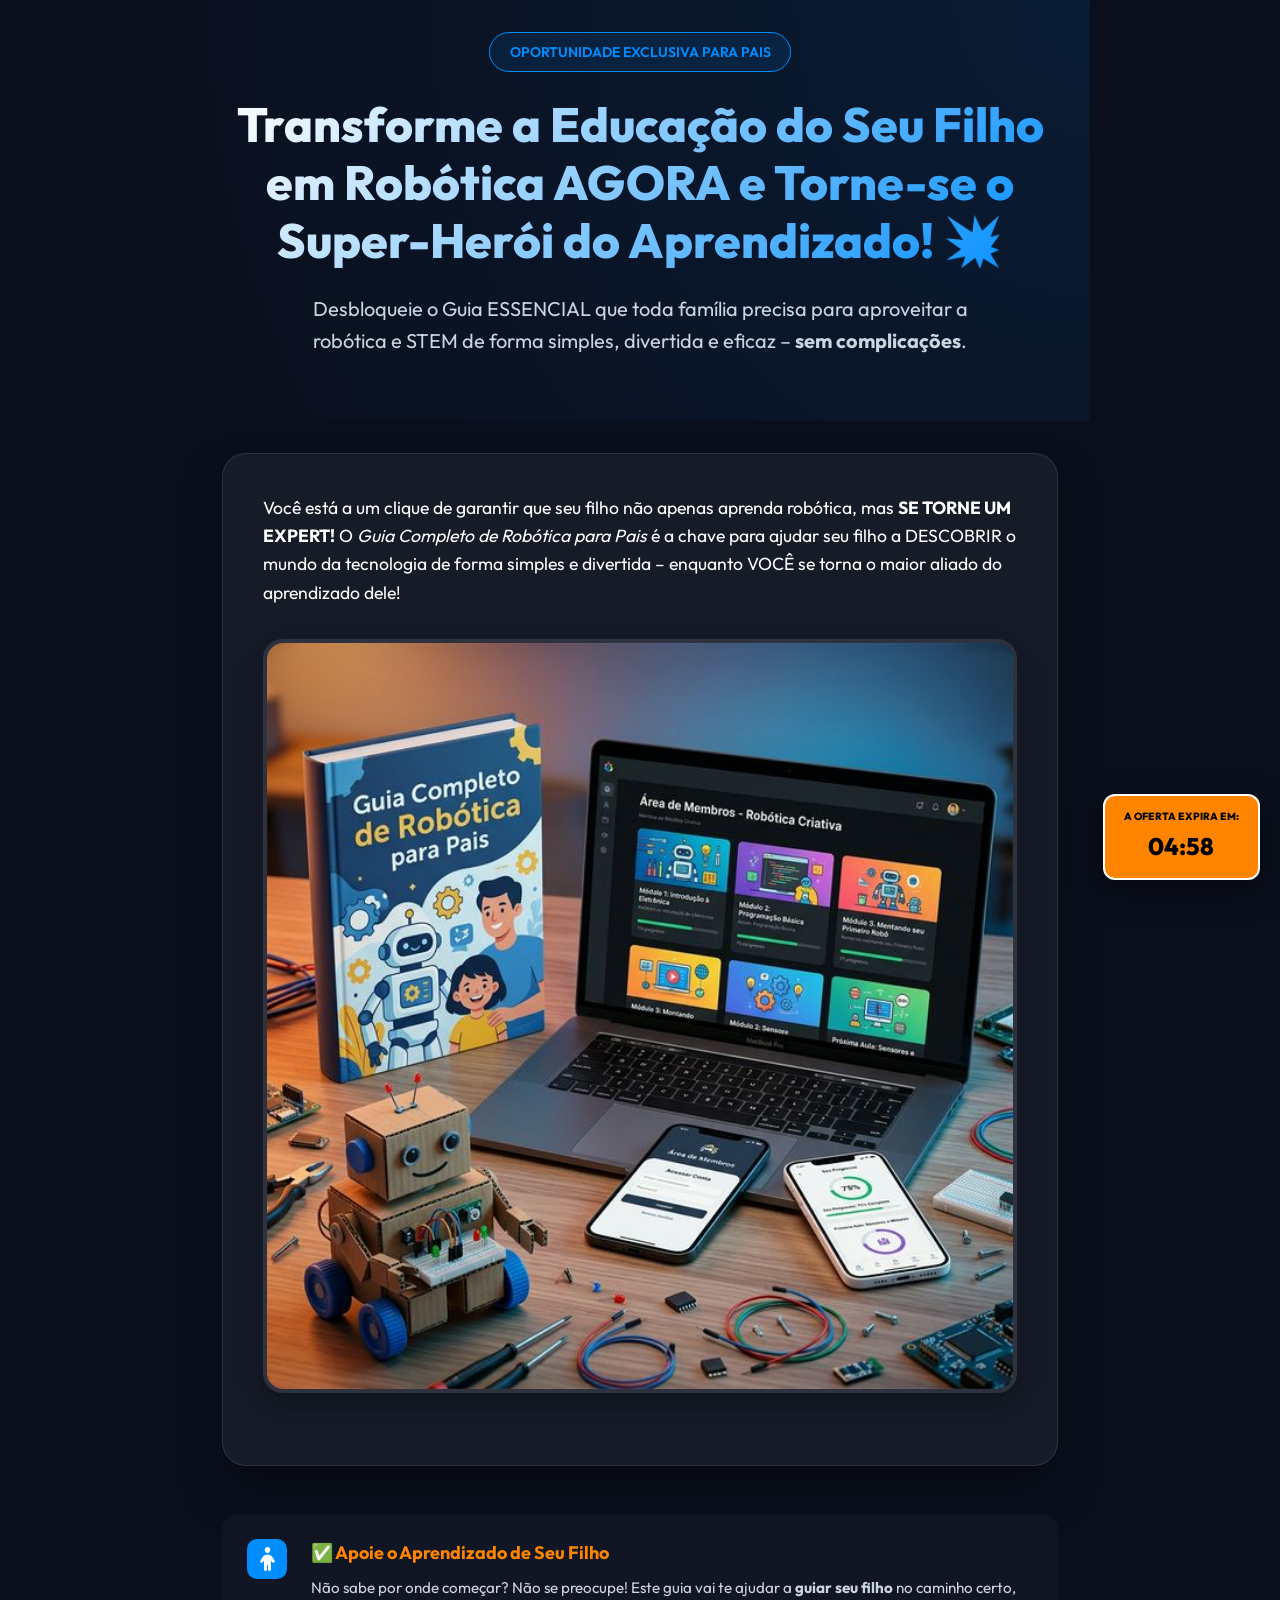
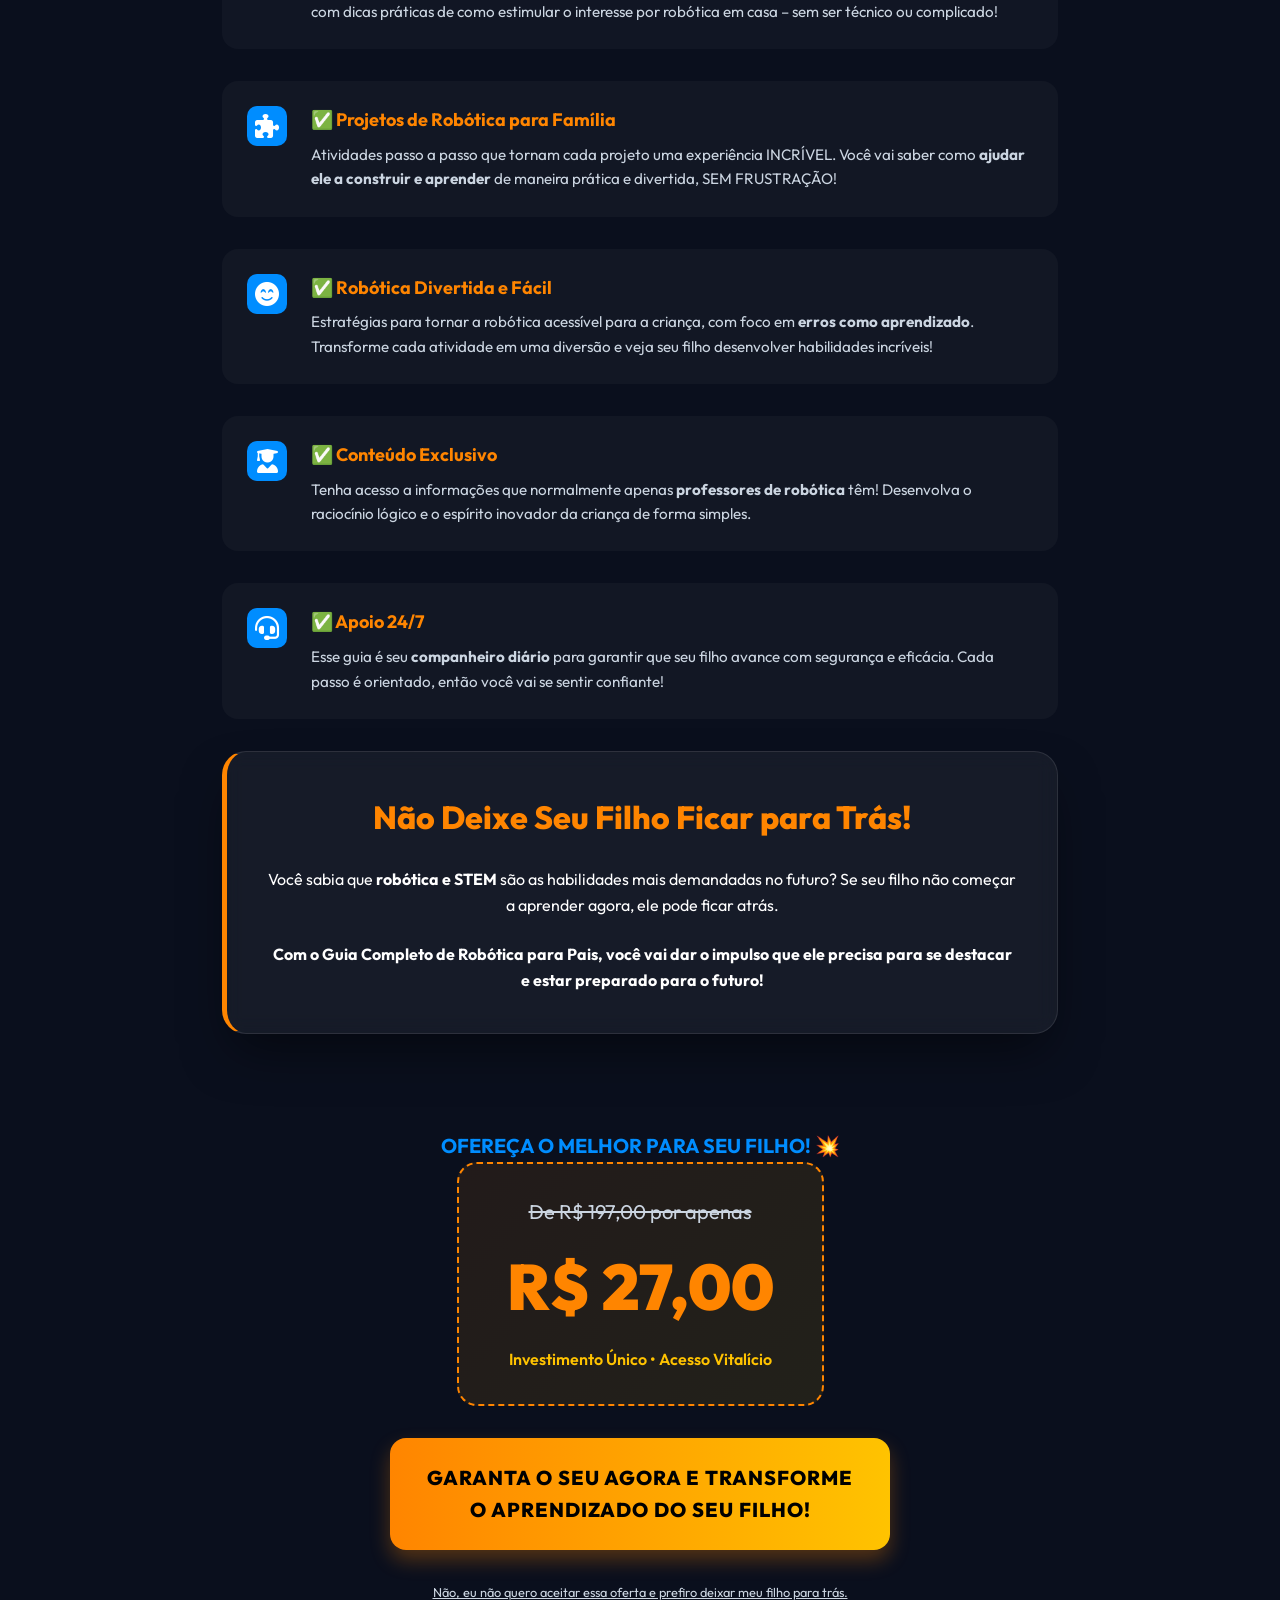
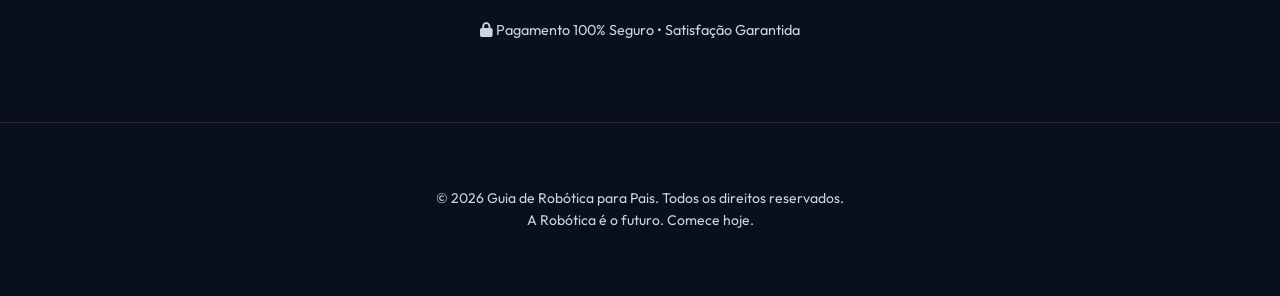
==== commit bae577a6: "image: update hero mockup to new version" ====
--- a/index.html
+++ b/index.html
@@ -37,7 +37,8 @@
             </p>
 
             <div class="hero-image-container">
-                <img src="assets/images/membership_mockup.png" alt="Mini Engenheiros Membership Area Mockup">
+                <img src="assets/images/hero-new-mockup.png"
+                    alt="Guia Completo de Robótica para Pais e Área de Membros">
             </div>
         </section>
 
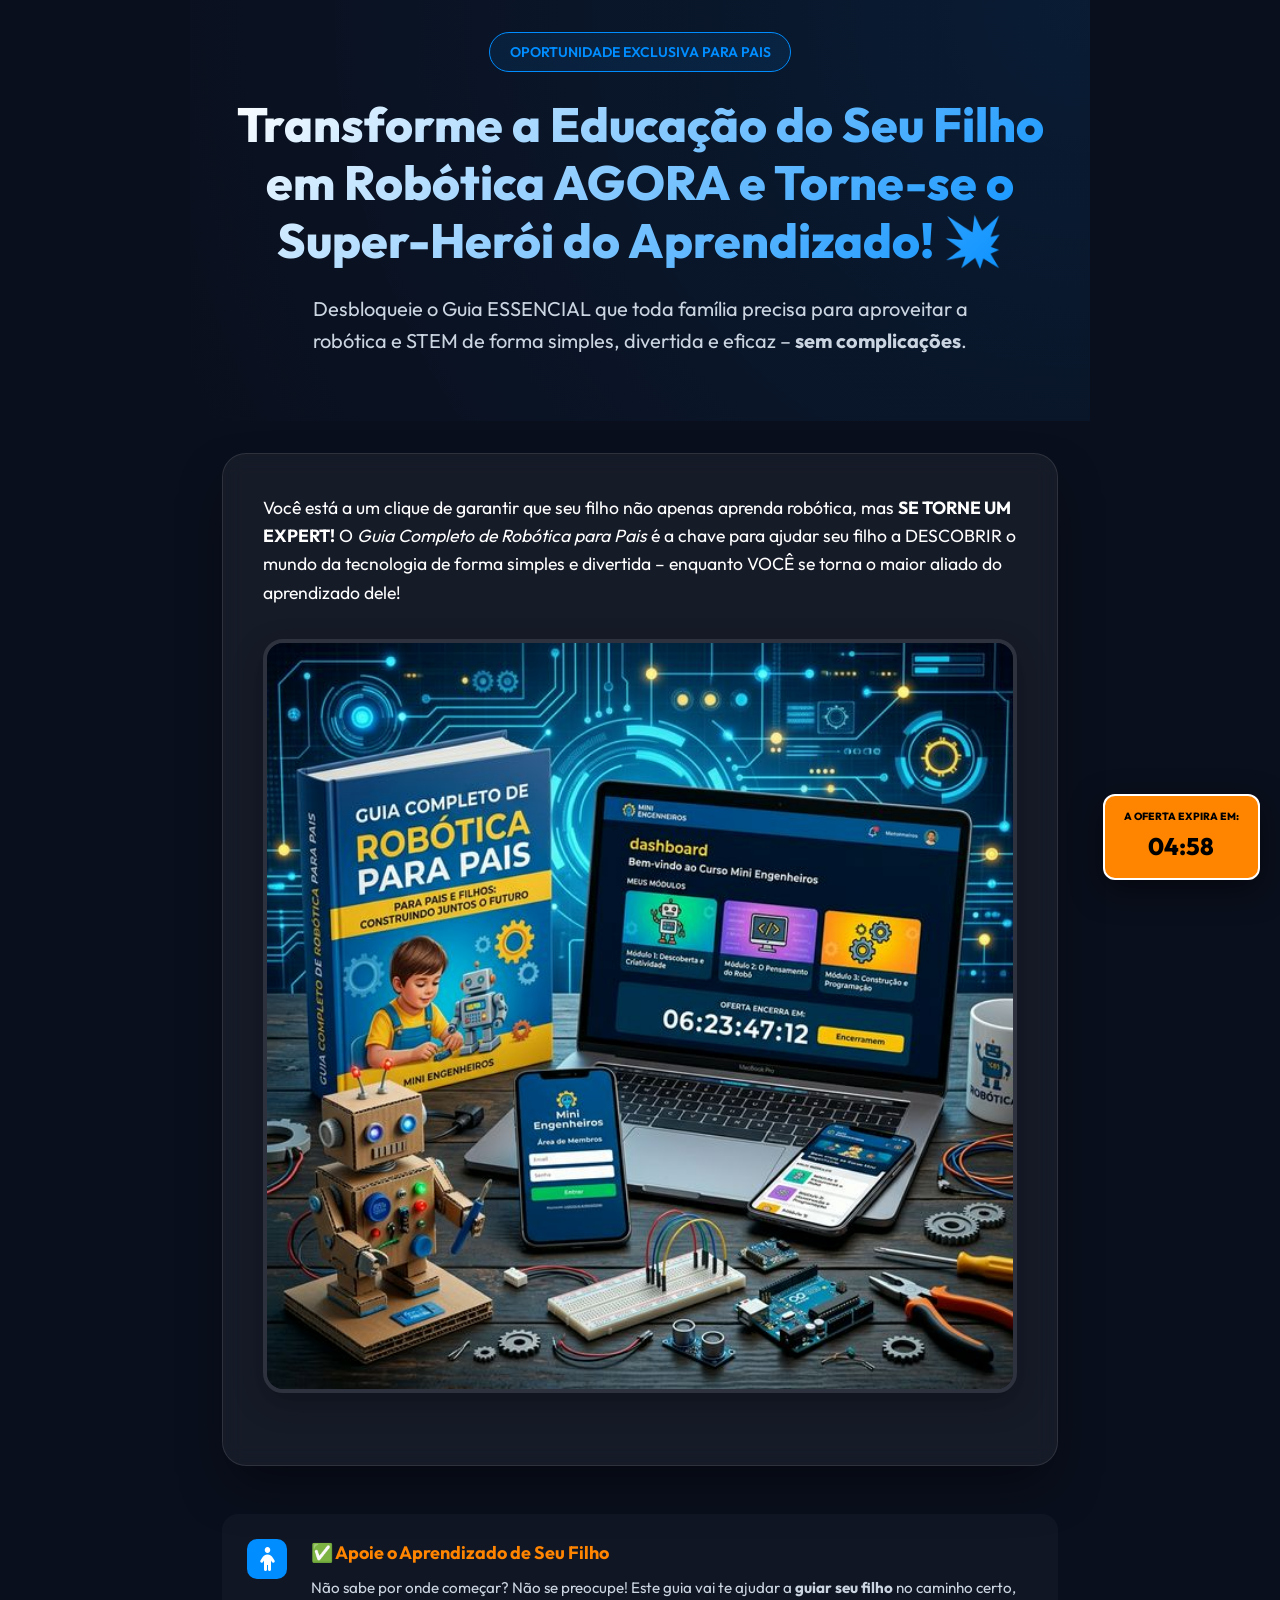
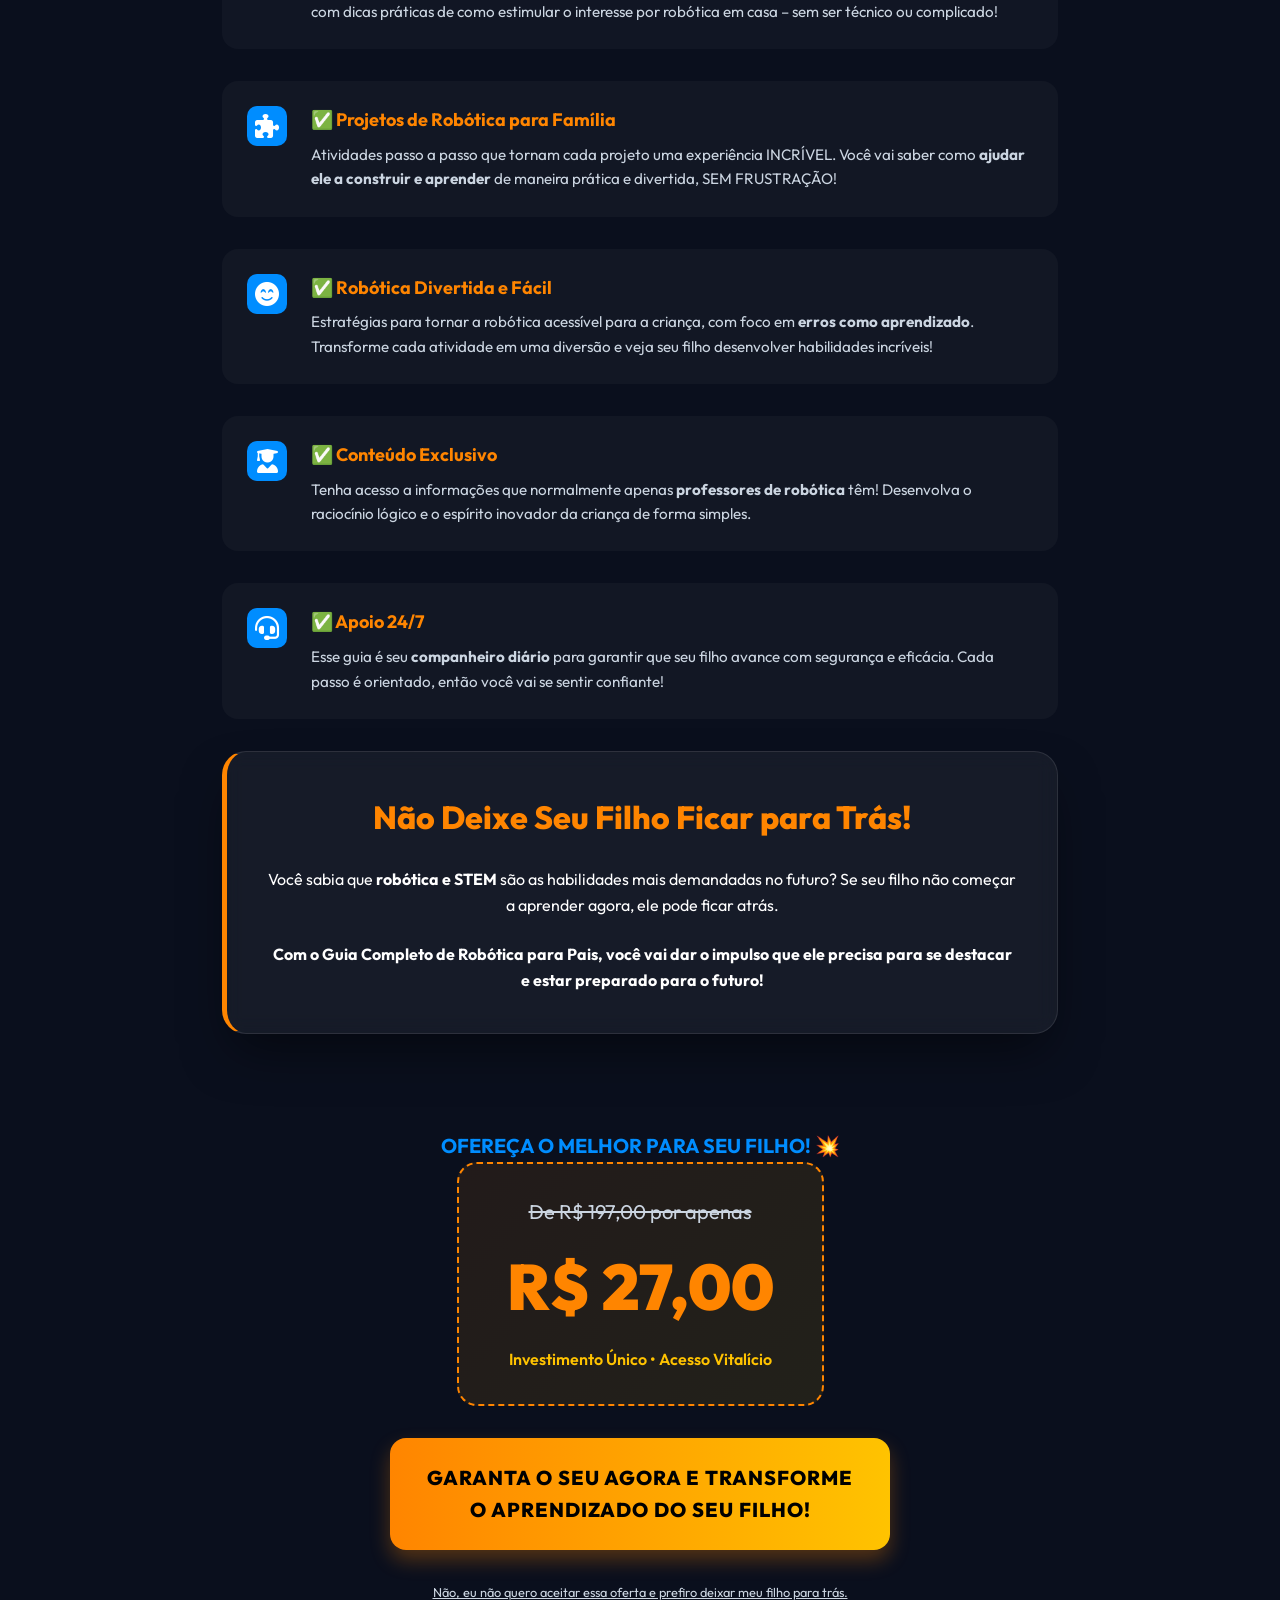
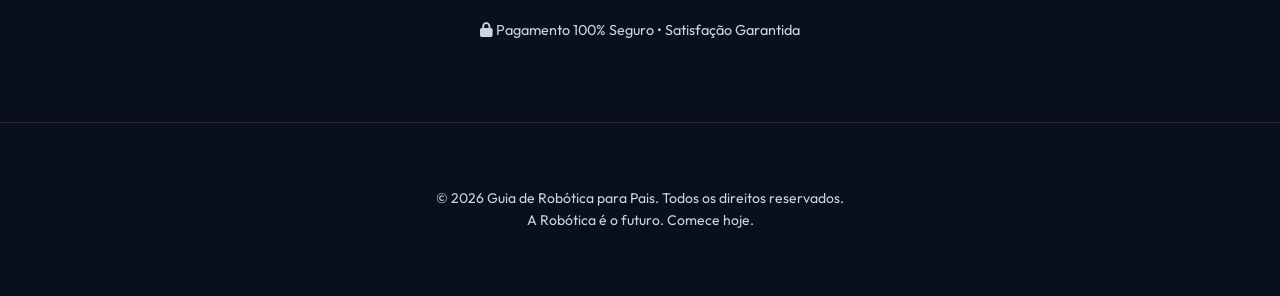
==== commit c8b900c3: "image: final master version of hero mockup with all details" ====
--- a/index.html
+++ b/index.html
@@ -37,8 +37,8 @@
             </p>
 
             <div class="hero-image-container">
-                <img src="assets/images/hero-new-mockup.png"
-                    alt="Guia Completo de Robótica para Pais e Área de Membros">
+                <img src="assets/images/hero-robotics-final-v3.png"
+                    alt="Guia Completo de Robótica para Pais e Plataforma Mini Engenheiros">
             </div>
         </section>
 
--- a/style.css
+++ b/style.css
@@ -1,381 +1,402 @@
-:root {
-    --primary: #008DFF;
-    --secondary: #FF8500;
-    --accent: #FFC300;
-    --bg-dark: #0A0F1D;
-    --bg-card: rgba(255, 255, 255, 0.05);
-    --text-main: #FFFFFF;
-    --text-muted: #CBD5E1;
-    --glass-border: rgba(255, 255, 255, 0.1);
-}
-
-* {
-    margin: 0;
-    padding: 0;
-    box-sizing: border-box;
-    font-family: 'Outfit', 'Inter', -apple-system, sans-serif;
-}
-
-body {
-    background-color: var(--bg-dark);
-    color: var(--text-main);
-    line-height: 1.6;
-    overflow-x: hidden;
-}
-
-.container {
-    max-width: 900px;
-    margin: 0 auto;
-    padding: 2rem;
-}
-
-/* Header Section */
-header {
-    text-align: center;
-    padding: 4rem 1rem;
-    background: radial-gradient(circle at top right, rgba(0, 141, 255, 0.1), transparent);
-}
-
-.badge {
-    display: inline-block;
-    background: rgba(0, 141, 255, 0.1);
-    color: var(--primary);
-    padding: 0.5rem 1.2rem;
-    border-radius: 99px;
-    font-weight: 600;
-    font-size: 0.875rem;
-    text-transform: uppercase;
-    margin-bottom: 1.5rem;
-    border: 1px solid var(--primary);
-    animation: fadeInDown 0.8s ease-out;
-}
-
-h1 {
-    font-size: 3rem;
-    font-weight: 800;
-    line-height: 1.2;
-    margin-bottom: 1.5rem;
-    background: linear-gradient(135deg, #FFF 0%, #008DFF 100%);
-    -webkit-background-clip: text;
-    background-clip: text;
-    -webkit-text-fill-color: transparent;
-    animation: fadeInUp 0.8s ease-out;
-}
-
-.subheadline {
-    font-size: 1.25rem;
-    color: var(--text-muted);
-    max-width: 700px;
-    margin: 0 auto 2rem;
-    animation: fadeInUp 1s ease-out;
-}
-
-/* Glass Section */
-.glass-section {
-    background: var(--bg-card);
-    backdrop-filter: blur(10px);
-    border: 1px solid var(--glass-border);
-    border-radius: 24px;
-    padding: 2.5rem;
-    margin-bottom: 3rem;
-    box-shadow: 0 25px 50px -12px rgba(0, 0, 0, 0.5);
-    transition: transform 0.3s ease;
-}
-
-.glass-section:hover {
-    transform: translateY(-5px);
-}
-
-/* Hero Image */
-.hero-image-container {
-    border-radius: 20px;
-    overflow: hidden;
-    margin: 2rem 0;
-    border: 4px solid var(--glass-border);
-    box-shadow: 0 10px 30px rgba(0, 0, 0, 0.3);
-}
-
-.hero-image-container img {
-    width: 100%;
-    height: auto;
-    display: block;
-}
-
-/* Features List */
-.benefit-card {
-    display: flex;
-    align-items: flex-start;
-    gap: 1.5rem;
-    margin-bottom: 2rem;
-    padding: 1.5rem;
-    background: rgba(255, 255, 255, 0.03);
-    border-radius: 16px;
-    border: 1px solid transparent;
-    transition: all 0.3s ease;
-}
-
-.benefit-card:hover {
-    background: rgba(255, 255, 255, 0.07);
-    border-color: var(--primary);
-}
-
-/* Modal Styles */
-.modal {
-    display: none;
-    position: fixed;
-    z-index: 1001;
-    left: 0;
-    top: 0;
-    width: 100%;
-    height: 100%;
-    background-color: rgba(0, 0, 0, 0.8);
-    backdrop-filter: blur(5px);
-    overflow: auto;
-}
-
-.modal-content {
-    background: rgba(10, 15, 29, 0.95);
-    backdrop-filter: blur(20px);
-    color: #FFFFFF;
-    margin: 10% auto;
-    padding: 1.5rem;
-    border-radius: 10px;
-    width: 80%;
-    max-width: 500px;
-    text-align: center;
-    font-family: 'Outfit', Arial, sans-serif;
-    position: relative;
-    border: 2px solid var(--primary);
-    box-shadow: 0 0 40px rgba(0, 141, 255, 0.3);
-    animation: bounceIn 0.6s cubic-bezier(0.175, 0.885, 0.32, 1.275);
-}
-
-.modal-header {
-    padding: 1rem;
-    border-bottom:
-        1px solid rgba(255, 255, 255, 0.1);
-}
-
-.modal-body {
-    padding: 1rem;
-}
-
-.modal-body h3 {
-    font-size: 1.3rem;
-    margin-bottom: 1.2rem;
-    color: var(--secondary);
-}
-
-.modal-body p {
-    margin-bottom: 0.8rem;
-    font-size: 0.95rem;
-    color: var(--text-muted);
-}
-
-.urgent-text {
-    background: rgba(255, 255, 255, 0.05);
-    padding: 0.8rem;
-    border-radius: 8px;
-    margin: 1rem 0;
-    font-weight: 700;
-    color: var(--accent);
-}
-
-@keyframes bounceIn {
-    0% {
-        transform: scale(0.3);
-        opacity: 0;
-    }
-
-    50% {
-        transform: scale(1.05);
-    }
-
-    70% {
-        transform: scale(0.9);
-    }
-
-    100% {
-        transform: scale(1);
-        opacity: 1;
-    }
-}
-
-@keyframes fadeOut {
-    from {
-        opacity: 1;
-    }
-
-    to {
-        opacity: 0;
-    }
-}
-
-.modal.closing {
-    animation: fadeOut 0.4s forwards;
-}
-
-/* Mobile Modal Optimization */
-@media (max-width: 768px) {
-    .modal-content {
-        width: 90%;
-        margin: 15% auto;
-        min-height: auto;
-        border-radius: 12px;
-        padding: 1rem;
-    }
-}
-
-.benefit-icon {
-    font-size: 1.5rem;
-    background: var(--primary);
-    width: 40px;
-    height: 40px;
-    display: flex;
-    align-items: center;
-    justify-content: center;
-    border-radius: 10px;
-    flex-shrink: 0;
-}
-
-.benefit-content h3 {
-    color: var(--secondary);
-    margin-bottom: 0.5rem;
-    font-size: 1.125rem;
-}
-
-.benefit-content p {
-    color: var(--text-muted);
-    font-size: 0.95rem;
-}
-
-/* Price Section */
-.price-tag {
-    text-align: center;
-    padding: 3rem 0;
-}
-
-.price-box {
-    display: inline-block;
-    padding: 2rem 3rem;
-    background: linear-gradient(135deg, rgba(255, 133, 0, 0.1) 0%, rgba(255, 195, 0, 0.1) 100%);
-    border: 2px dashed var(--secondary);
-    border-radius: 20px;
-}
-
-.old-price {
-    text-decoration: line-through;
-    color: var(--text-muted);
-    font-size: 1.25rem;
-}
-
-.new-price {
-    font-size: 4rem;
-    font-weight: 900;
-    color: var(--secondary);
-    margin: 0.5rem 0;
-    display: block;
-}
-
-.price-details {
-    font-weight: 600;
-    color: var(--accent);
-}
-
-/* CTA Button */
-.cta-button {
-    display: block;
-    width: 100%;
-    max-width: 500px;
-    margin: 2rem auto;
-    padding: 1.5rem 2rem;
-    background: linear-gradient(90deg, var(--secondary), var(--accent));
-    color: #000;
-    text-decoration: none;
-    text-align: center;
-    font-weight: 800;
-    font-size: 1.25rem;
-    border-radius: 16px;
-    text-transform: uppercase;
-    letter-spacing: 1px;
-    box-shadow: 0 10px 20px rgba(255, 133, 0, 0.3);
-    transition: all 0.3s cubic-bezier(0.175, 0.885, 0.32, 1.275);
-    animation: pulse 2s infinite;
-}
-
-.cta-button:hover {
-    transform: scale(1.05);
-    box-shadow: 0 15px 30px rgba(255, 133, 0, 0.5);
-    background: linear-gradient(90deg, var(--accent), var(--secondary));
-}
-
-/* Animations */
-@keyframes fadeInUp {
-    from {
-        opacity: 0;
-        transform: translateY(20px);
-    }
-
-    to {
-        opacity: 1;
-        transform: translateY(0);
-    }
-}
-
-@keyframes fadeInDown {
-    from {
-        opacity: 0;
-        transform: translateY(-20px);
-    }
-
-    to {
-        opacity: 1;
-        transform: translateY(0);
-    }
-}
-
-@keyframes pulse {
-    0% {
-        transform: scale(1);
-    }
-
-    50% {
-        transform: scale(1.02);
-    }
-
-    100% {
-        transform: scale(1);
-    }
-}
-
-/* Responsiveness */
-@media (max-width: 768px) {
-    h1 {
-        font-size: 2.25rem;
-    }
-
-    .container {
-        padding: 1rem;
-    }
-
-    .glass-section {
-        padding: 1.5rem;
-    }
-
-    .new-price {
-        font-size: 3rem;
-    }
-
-    .cta-button {
-        font-size: 1rem;
-        padding: 1.2rem;
-    }
-}
-
-footer {
-    text-align: center;
-    padding: 4rem 1rem;
-    color: var(--text-muted);
-    font-size: 0.875rem;
-    border-top: 1px solid var(--glass-border);
-}+:root {
+    --primary: #008DFF;
+    --secondary: #FF8500;
+    --accent: #FFC300;
+    --bg-dark: #0A0F1D;
+    --bg-card: rgba(255, 255, 255, 0.05);
+    --text-main: #FFFFFF;
+    --text-muted: #CBD5E1;
+    --glass-border: rgba(255, 255, 255, 0.1);
+}
+
+* {
+    margin: 0;
+    padding: 0;
+    box-sizing: border-box;
+    font-family: 'Outfit', 'Inter', -apple-system, sans-serif;
+}
+
+body {
+    background-color: var(--bg-dark);
+    color: var(--text-main);
+    line-height: 1.6;
+    overflow-x: hidden;
+}
+
+.container {
+    max-width: 900px;
+    margin: 0 auto;
+    padding: 2rem;
+}
+
+/* Header Section */
+header {
+    text-align: center;
+    padding: 4rem 1rem;
+    background: radial-gradient(circle at top right, rgba(0, 141, 255, 0.1), transparent);
+}
+
+.badge {
+    display: inline-block;
+    background: rgba(0, 141, 255, 0.1);
+    color: var(--primary);
+    padding: 0.5rem 1.2rem;
+    border-radius: 99px;
+    font-weight: 600;
+    font-size: 0.875rem;
+    text-transform: uppercase;
+    margin-bottom: 1.5rem;
+    border: 1px solid var(--primary);
+    animation: fadeInDown 0.8s ease-out;
+}
+
+h1 {
+    font-size: 3rem;
+    font-weight: 800;
+    line-height: 1.2;
+    margin-bottom: 1.5rem;
+    background: linear-gradient(135deg, #FFF 0%, #008DFF 100%);
+    -webkit-background-clip: text;
+    background-clip: text;
+    -webkit-text-fill-color: transparent;
+    animation: fadeInUp 0.8s ease-out;
+}
+
+.subheadline {
+    font-size: 1.25rem;
+    color: var(--text-muted);
+    max-width: 700px;
+    margin: 0 auto 2rem;
+    animation: fadeInUp 1s ease-out;
+}
+
+/* Glass Section */
+.glass-section {
+    background: var(--bg-card);
+    backdrop-filter: blur(10px);
+    border: 1px solid var(--glass-border);
+    border-radius: 24px;
+    padding: 2.5rem;
+    margin-bottom: 3rem;
+    box-shadow: 0 25px 50px -12px rgba(0, 0, 0, 0.5);
+    transition: transform 0.3s ease;
+}
+
+.glass-section:hover {
+    transform: translateY(-5px);
+}
+
+/* Hero Image */
+.hero-image-container {
+    border-radius: 20px;
+    overflow: hidden;
+    margin: 2rem 0;
+    border: 4px solid var(--glass-border);
+    box-shadow: 0 10px 30px rgba(0, 0, 0, 0.3);
+}
+
+.hero-image-container img {
+    width: 100%;
+    height: auto;
+    display: block;
+}
+
+/* Features List */
+.benefit-card {
+    display: flex;
+    align-items: flex-start;
+    gap: 1.5rem;
+    margin-bottom: 2rem;
+    padding: 1.5rem;
+    background: rgba(255, 255, 255, 0.03);
+    border-radius: 16px;
+    border: 1px solid transparent;
+    transition: all 0.3s ease;
+}
+
+.benefit-card:hover {
+    background: rgba(255, 255, 255, 0.07);
+    border-color: var(--primary);
+}
+
+/* Modal Styles */
+.modal {
+    display: none;
+    position: fixed;
+    z-index: 1001;
+    left: 0;
+    top: 0;
+    width: 100%;
+    height: 100%;
+    background-color: rgba(0, 0, 0, 0.8);
+    backdrop-filter: blur(5px);
+    overflow: auto;
+}
+
+.modal-content {
+    background: rgba(10, 15, 29, 0.95);
+    backdrop-filter: blur(20px);
+    color: #FFFFFF;
+    margin: 10% auto;
+    padding: 1.5rem;
+    border-radius: 10px;
+    width: 80%;
+    max-width: 500px;
+    text-align: center;
+    font-family: 'Outfit', Arial, sans-serif;
+    position: relative;
+    border: 2px solid var(--primary);
+    box-shadow: 0 0 40px rgba(0, 141, 255, 0.3);
+    animation: bounceIn 0.6s cubic-bezier(0.175, 0.885, 0.32, 1.275);
+}
+
+.modal-header {
+    padding: 1rem;
+    border-bottom:
+        1px solid rgba(255, 255, 255, 0.1);
+}
+
+.modal-body {
+    padding: 1rem;
+}
+
+.modal-body h3 {
+    font-size: 1.3rem;
+    margin-bottom: 1.2rem;
+    color: var(--secondary);
+}
+
+.modal-body p {
+    margin-bottom: 0.8rem;
+    font-size: 0.95rem;
+    color: var(--text-muted);
+}
+
+.urgent-text {
+    background: rgba(255, 255, 255, 0.05);
+    padding: 0.8rem;
+    border-radius: 8px;
+    margin: 1rem 0;
+    font-weight: 700;
+    color: var(--accent);
+}
+
+@keyframes bounceIn {
+    0% {
+        transform: scale(0.3);
+        opacity: 0;
+    }
+
+    50% {
+        transform: scale(1.05);
+    }
+
+    70% {
+        transform: scale(0.9);
+    }
+
+    100% {
+        transform: scale(1);
+        opacity: 1;
+    }
+}
+
+@keyframes fadeOut {
+    from {
+        opacity: 1;
+    }
+
+    to {
+        opacity: 0;
+    }
+}
+
+.modal.closing {
+    animation: fadeOut 0.4s forwards;
+}
+
+/* Mobile Modal Optimization */
+@media (max-width: 768px) {
+    .modal-content {
+        width: 90%;
+        margin: 15% auto;
+        min-height: auto;
+        border-radius: 12px;
+        padding: 1rem;
+    }
+}
+
+.benefit-icon {
+    font-size: 1.5rem;
+    background: var(--primary);
+    width: 40px;
+    height: 40px;
+    display: flex;
+    align-items: center;
+    justify-content: center;
+    border-radius: 10px;
+    flex-shrink: 0;
+}
+
+.benefit-content h3 {
+    color: var(--secondary);
+    margin-bottom: 0.5rem;
+    font-size: 1.125rem;
+}
+
+.benefit-content p {
+    color: var(--text-muted);
+    font-size: 0.95rem;
+}
+
+/* Price Section */
+.price-tag {
+    text-align: center;
+    padding: 3rem 0;
+}
+
+.price-box {
+    display: inline-block;
+    padding: 2rem 3rem;
+    background: linear-gradient(135deg, rgba(255, 133, 0, 0.1) 0%, rgba(255, 195, 0, 0.1) 100%);
+    border: 2px dashed var(--secondary);
+    border-radius: 20px;
+}
+
+.old-price {
+    text-decoration: line-through;
+    color: var(--text-muted);
+    font-size: 1.25rem;
+}
+
+.new-price {
+    font-size: 4rem;
+    font-weight: 900;
+    color: var(--secondary);
+    margin: 0.5rem 0;
+    display: block;
+}
+
+.price-details {
+    font-weight: 600;
+    color: var(--accent);
+}
+
+/* CTA Button */
+.cta-button {
+    display: block;
+    width: 100%;
+    max-width: 500px;
+    margin: 2rem auto;
+    padding: 1.5rem 2rem;
+    background: linear-gradient(90deg, var(--secondary), var(--accent));
+    color: #000;
+    text-decoration: none;
+    text-align: center;
+    font-weight: 800;
+    font-size: 1.25rem;
+    border-radius: 16px;
+    text-transform: uppercase;
+    letter-spacing: 1px;
+    box-shadow: 0 10px 20px rgba(255, 133, 0, 0.3);
+    transition: all 0.3s cubic-bezier(0.175, 0.885, 0.32, 1.275);
+    animation: pulse 2s infinite;
+}
+
+.cta-button:hover {
+    transform: scale(1.05);
+    box-shadow: 0 15px 30px rgba(255, 133, 0, 0.5);
+    background: linear-gradient(90deg, var(--accent), var(--secondary));
+}
+
+/* Animations */
+@keyframes fadeInUp {
+    from {
+        opacity: 0;
+        transform: translateY(20px);
+    }
+
+    to {
+        opacity: 1;
+        transform: translateY(0);
+    }
+}
+
+@keyframes fadeInDown {
+    from {
+        opacity: 0;
+        transform: translateY(-20px);
+    }
+
+    to {
+        opacity: 1;
+        transform: translateY(0);
+    }
+}
+
+@keyframes pulse {
+    0% {
+        transform: scale(1);
+    }
+
+    50% {
+        transform: scale(1.02);
+    }
+
+    100% {
+        transform: scale(1);
+    }
+}
+
+/* Responsiveness */
+@media (max-width: 768px) {
+    h1 {
+        font-size: 2.25rem;
+    }
+
+    .container {
+        padding: 1rem;
+    }
+
+    .glass-section {
+        padding: 1.5rem;
+    }
+
+    .new-price {
+        font-size: 3rem;
+    }
+
+    .cta-button {
+        font-size: 1rem;
+        padding: 1.2rem;
+    }
+}
+
+footer {
+    text-align: center;
+    padding: 4rem 1rem;
+    color: var(--text-muted);
+    font-size: 0.875rem;
+    border-top: 1px solid var(--glass-border);
+}/ *   T o a s t   N o t i f i c a t i o n   * / 
+ . t o a s t   { 
+         p o s i t i o n :   f i x e d ; 
+         t o p :   2 0 p x ; 
+         l e f t :   5 0 % ; 
+         t r a n s f o r m :   t r a n s l a t e X ( - 5 0 % )   t r a n s l a t e Y ( - 1 0 0 p x ) ; 
+         b a c k g r o u n d :   # 0 0 8 D F F ; 
+         c o l o r :   w h i t e ; 
+         p a d d i n g :   1 r e m   2 r e m ; 
+         b o r d e r - r a d i u s :   1 2 p x ; 
+         t e x t - a l i g n :   c e n t e r ; 
+         f o n t - w e i g h t :   7 0 0 ; 
+         b o x - s h a d o w :   0   1 0 p x   3 0 p x   r g b a ( 0 ,   1 4 1 ,   2 5 5 ,   0 . 4 ) ; 
+         z - i n d e x :   2 0 0 0 ; 
+         t r a n s i t i o n :   t r a n s f o r m   0 . 5 s   c u b i c - b e z i e r ( 0 . 1 7 5 ,   0 . 8 8 5 ,   0 . 3 2 ,   1 . 2 7 5 ) ; 
+ } 
+ 
+ . t o a s t . s h o w   { 
+         t r a n s f o r m :   t r a n s l a t e X ( - 5 0 % )   t r a n s l a t e Y ( 0 ) ; 
+ } + 
+ 
